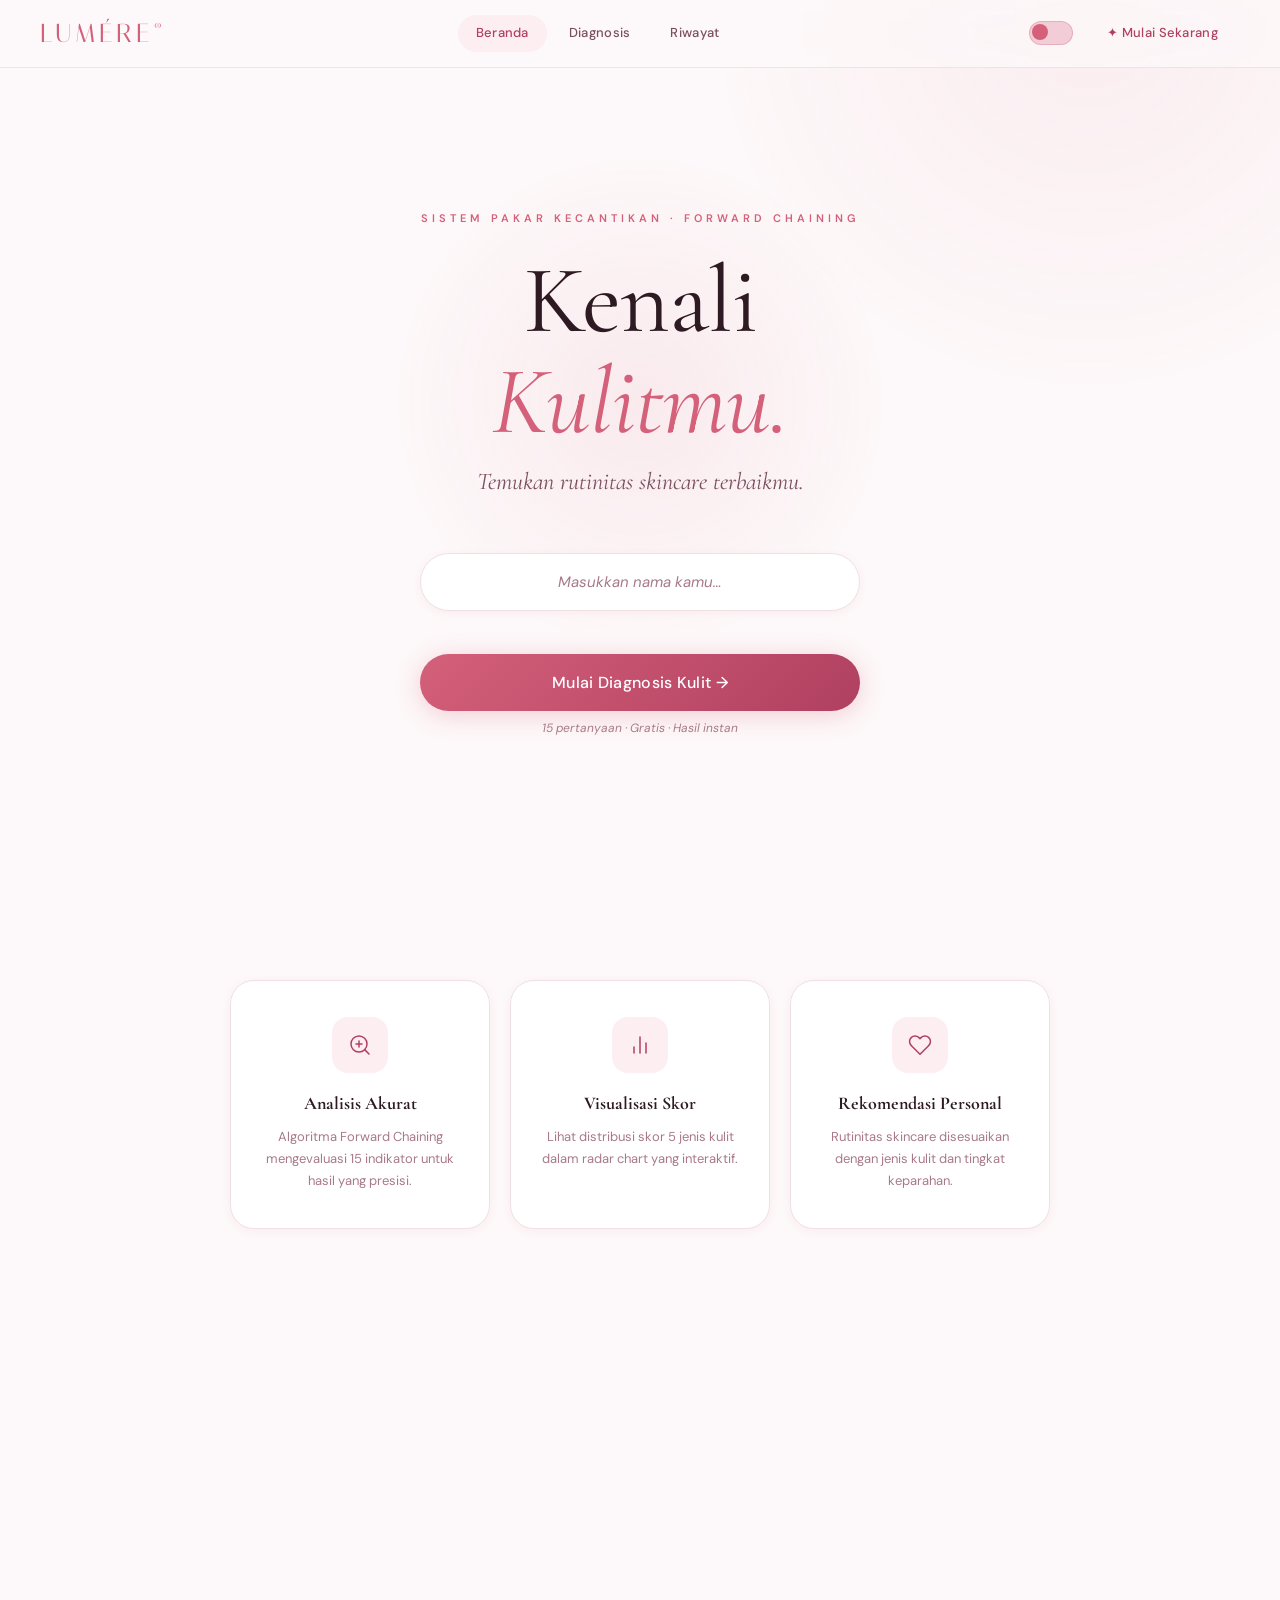
==== index.html @ 39143fa8 "upload" ====
<!DOCTYPE html>
<html lang="id" data-theme="light">
<head>
  <meta charset="UTF-8"/>
  <meta name="viewport" content="width=device-width, initial-scale=1.0"/>
  <title>LUMÉRE — Kenali Kulitmu</title>
  <meta name="description" content="Sistem diagnosis kulit berbasis AI dengan Forward Chaining. Temukan jenis kulit dan rutinitas skincare terbaik untukmu."/>
  <link rel="stylesheet" href="style.css"/>
  <style>
    /* ─── Intro ─────────────────────────────────── */
    #intro-screen {
      position: fixed; inset: 0;
      background: linear-gradient(135deg, #2D1A22 0%, #4A2035 100%);
      z-index: 1000;
      display: flex; align-items: center; justify-content: center;
      flex-direction: column; gap: 20px;
      animation: introExit 0.5s 2s cubic-bezier(0.4,0,0.2,1) both;
    }
    @keyframes introExit {
      to { opacity: 0; transform: scale(0.96); pointer-events: none; visibility: hidden; }
    }
    .intro-petals {
      position: absolute; inset: 0; overflow: hidden; pointer-events: none;
    }
    .intro-petal {
      position: absolute; top: -30px;
      font-size: 18px;
      animation: petalFall linear both;
      opacity: 0;
    }
    .intro-logo {
      font-family: 'Italiana', serif;
      font-size: clamp(52px, 10vw, 88px);
      color: #F9C8D8;
      letter-spacing: 10px;
      animation: introLogoIn 0.8s 0.2s cubic-bezier(0.4,0,0.2,1) both;
      position: relative; z-index: 1;
    }
    @keyframes introLogoIn {
      from { opacity: 0; transform: scale(0.85); letter-spacing: 24px; }
      to   { opacity: 1; transform: scale(1); letter-spacing: 10px; }
    }
    .intro-line {
      width: 0; height: 1px;
      background: linear-gradient(90deg, transparent, #F9C8D8, transparent);
      animation: introLineIn 0.8s 0.9s cubic-bezier(0.4,0,0.2,1) both;
      position: relative; z-index: 1;
    }
    @keyframes introLineIn { to { width: 220px; } }
    .intro-tagline {
      font-family: 'DM Sans', sans-serif;
      font-size: 12px; letter-spacing: 5px;
      text-transform: uppercase;
      color: rgba(249,200,216,0.7);
      opacity: 0;
      animation: fadeIn 0.4s 1.2s ease both;
      position: relative; z-index: 1;
    }
    .intro-dots {
      display: flex; gap: 8px; opacity: 0;
      animation: fadeIn 0.4s 1.5s ease both;
      position: relative; z-index: 1;
    }
    .intro-dot {
      width: 5px; height: 5px;
      background: #E8899B;
      border-radius: 50%;
      animation: introDotPulse 0.6s infinite alternate;
    }
    .intro-dot:nth-child(2) { animation-delay: 0.2s; background: #F9C8D8; }
    .intro-dot:nth-child(3) { animation-delay: 0.4s; background: rgba(249,200,216,0.4); }
    @keyframes introDotPulse {
      from { transform: scale(0.7); opacity: 0.5; }
      to   { transform: scale(1.3); opacity: 1; }
    }

    /* ─── Hero ───────────────────────────────────── */
    .hero {
      min-height: calc(100vh - var(--nav-h));
      display: flex; flex-direction: column;
      align-items: center; justify-content: center;
      padding: 60px 20px 80px;
      position: relative; z-index: 1;
      text-align: center;
    }
    /* Decorative circle blobs */
    .hero::before {
      content: '';
      position: absolute;
      top: 10%; left: 50%;
      transform: translateX(-50%);
      width: 500px; height: 500px;
      background: radial-gradient(ellipse, rgba(212,96,122,0.09) 0%, transparent 70%);
      border-radius: 50%;
      pointer-events: none;
    }
    .hero-eyebrow {
      font-size: 11px; letter-spacing: 4px; text-transform: uppercase;
      color: var(--rose);
      font-weight: 600;
      margin-bottom: 24px;
      animation: fadeUp 0.7s 2.3s both;
    }
    .hero-title {
      font-family: 'Cormorant Garamond', serif;
      font-size: clamp(52px, 9vw, 96px);
      font-weight: 400;
      line-height: 1.05;
      letter-spacing: -1px;
      color: var(--ink);
      margin-bottom: 10px;
      animation: fadeUp 0.7s 2.4s both;
    }
    .hero-title em {
      font-style: italic;
      color: var(--rose);
    }
    .hero-subtitle {
      font-family: 'Cormorant Garamond', serif;
      font-style: italic;
      font-size: clamp(18px, 3vw, 24px);
      color: var(--ink-soft);
      margin-bottom: 52px;
      animation: fadeUp 0.7s 2.5s both;
    }
    .hero-form {
      display: flex; flex-direction: column; align-items: center; gap: 16px;
      width: 100%; max-width: 440px;
      animation: fadeUp 0.7s 2.6s both;
    }
    .name-input {
      width: 100%;
      padding: 18px 24px;
      font-family: 'DM Sans', sans-serif;
      font-size: 15px;
      color: var(--ink);
      background: var(--white);
      border: 1.5px solid var(--parchment);
      border-radius: var(--radius-pill);
      outline: none;
      transition: border-color var(--transition-fast), box-shadow var(--transition-fast);
      text-align: center;
      box-shadow: var(--shadow-sm);
    }
    .name-input::placeholder { color: var(--ink-muted); font-style: italic; }
    .name-input:focus {
      border-color: var(--rose);
      box-shadow: 0 0 0 4px rgba(212,96,122,0.12);
    }
    .name-input.input-error {
      border-color: #C0435A;
      box-shadow: 0 0 0 4px rgba(192,67,90,0.15);
      animation: shake 0.4s ease;
    }
    @keyframes shake {
      0%, 100% { transform: translateX(0); }
      20% { transform: translateX(-6px); }
      40% { transform: translateX(6px); }
      60% { transform: translateX(-4px); }
      80% { transform: translateX(4px); }
    }
    .name-hint {
      font-size: 12px; color: var(--ink-muted);
      font-style: italic;
      animation: fadeUp 0.7s 2.7s both;
    }
    .name-required {
      font-size: 12px; color: #C0435A;
      font-weight: 500;
      opacity: 0;
      transition: opacity 0.3s ease;
      margin-top: -8px;
    }
    .name-required.show { opacity: 1; }

    /* ─── Features ───────────────────────────────── */
    .features {
      display: grid; grid-template-columns: repeat(3, 1fr);
      gap: 20px;
      max-width: 860px; width: 100%;
      margin: 80px auto 0;
      padding: 0 20px;
      position: relative; z-index: 1;
    }
    .feature {
      padding: 36px 28px;
      text-align: center;
      border-radius: var(--radius-lg);
      animation: fadeUp 0.6s both;
    }
    .feature:nth-child(1) { animation-delay: 2.8s; }
    .feature:nth-child(2) { animation-delay: 2.9s; }
    .feature:nth-child(3) { animation-delay: 3.0s; }
    .feature-icon {
      width: 56px; height: 56px;
      margin: 0 auto 16px;
      background: var(--rose-pale);
      border-radius: var(--radius-md);
      display: flex; align-items: center; justify-content: center;
      font-size: 22px;
      color: var(--rose-deep);
    }
    .feature-icon svg {
      width: 24px; height: 24px;
      stroke: var(--rose-deep);
    }
    .feature h3 {
      font-family: 'Cormorant Garamond', serif;
      font-size: 18px; color: var(--ink);
      margin-bottom: 8px;
    }
    .feature p { font-size: 13px; color: var(--ink-muted); line-height: 1.7; }

    /* ─── Skin Types ─────────────────────────────── */
    .skin-types-section {
      max-width: 860px; margin: 0 auto;
      padding: 0 24px 100px;
      position: relative; z-index: 1;
    }
    .section-label {
      text-align: center;
      font-size: 11px; letter-spacing: 4px; text-transform: uppercase;
      color: var(--rose); font-weight: 600;
      margin-bottom: 12px;
    }
    .section-heading {
      text-align: center;
      font-family: 'Cormorant Garamond', serif;
      font-size: clamp(28px, 5vw, 42px);
      color: var(--ink);
      margin-bottom: 48px;
    }
    .skin-pills {
      display: flex; flex-wrap: wrap; justify-content: center; gap: 12px;
    }
    .skin-pill {
      padding: 14px 26px;
      border-radius: var(--radius-pill);
      background: var(--white);
      border: 1px solid var(--parchment);
      display: flex; align-items: center; gap: 10px;
      cursor: pointer;
      transition: all var(--transition-fast);
      box-shadow: var(--shadow-sm);
    }
    .skin-pill:hover {
      border-color: var(--rose);
      background: var(--rose-pale);
      transform: translateY(-3px);
      box-shadow: var(--shadow-rose);
    }
    .skin-pill-icon { font-size: 18px; color: var(--rose); font-weight: 700; }
    .skin-pill-name { font-size: 14px; font-weight: 500; color: var(--ink-soft); }

    /* ─── Skin Info Modal ────────────────────────── */
    .skin-info-overlay {
      display: none; position: fixed; inset: 0;
      background: rgba(45,26,34,0.6);
      backdrop-filter: blur(8px);
      z-index: 800;
      justify-content: center;
      padding: 20px;
      overflow-y: auto;
      -webkit-overflow-scrolling: touch;
    }
    .skin-info-overlay.active { display: flex; animation: fadeIn 0.25s ease; }
    .skin-info-modal {
      background: var(--white);
      border-radius: var(--radius-lg);
      padding: 32px 28px;
      max-width: 520px; width: 100%;
      margin: auto;
      box-shadow: var(--shadow-lg);
      animation: fadeUp 0.3s ease;
      flex-shrink: 0;
    }
    .skin-info-header {
      display: flex; align-items: center; gap: 14px;
      margin-bottom: 14px;
    }
    .skin-info-icon {
      width: 48px; height: 48px;
      border-radius: var(--radius-md);
      display: flex; align-items: center; justify-content: center;
      font-size: 20px; font-weight: 700;
    }
    .skin-info-title {
      font-family: 'Cormorant Garamond', serif;
      font-size: 24px; color: var(--ink);
    }
    .skin-info-subtitle {
      font-size: 12px; color: var(--ink-muted); font-style: italic;
    }
    .skin-info-desc {
      font-size: 13px; color: var(--ink-soft); line-height: 1.7;
      margin-bottom: 16px;
      padding-bottom: 14px;
      border-bottom: 1px solid var(--parchment);
    }
    .skin-info-tips-title {
      font-size: 10px; letter-spacing: 3px; text-transform: uppercase;
      color: var(--rose); font-weight: 600; margin-bottom: 10px;
    }
    .skin-info-tips {
      list-style: none;
      display: flex; flex-direction: column; gap: 6px;
      margin-bottom: 20px;
    }
    .skin-info-tips li {
      display: flex; align-items: flex-start; gap: 8px;
      font-size: 13px; color: var(--ink-soft); line-height: 1.5;
    }
    .skin-info-tips li::before {
      content: '✦'; color: var(--rose); flex-shrink: 0;
      margin-top: 1px; font-size: 9px;
    }

    /* ─── FC Modal ───────────────────────────────── */
    .modal-overlay {
      display: none; position: fixed; inset: 0;
      background: rgba(45,26,34,0.6);
      backdrop-filter: blur(8px);
      z-index: 800;
      justify-content: center;
      padding: 20px;
      overflow-y: auto;
      -webkit-overflow-scrolling: touch;
    }
    .modal-overlay.active { display: flex; animation: fadeIn 0.25s ease; }
    .modal {
      background: var(--white);
      border-radius: var(--radius-lg);
      padding: 44px 40px;
      max-width: 600px; width: 100%;
      margin: auto;
      box-shadow: var(--shadow-lg);
      animation: fadeUp 0.3s ease;
      flex-shrink: 0;
    }
    .modal-header-icon {
      width: 52px; height: 52px;
      background: var(--rose-pale);
      border-radius: var(--radius-md);
      display: flex; align-items: center; justify-content: center;
      font-size: 20px; margin-bottom: 16px;
      color: var(--rose-deep); font-weight: 700;
    }
    .modal h2 {
      font-family: 'Cormorant Garamond', serif;
      font-size: 28px; color: var(--ink);
      margin-bottom: 6px;
    }
    .modal .modal-sub {
      font-size: 13px; color: var(--ink-muted);
      margin-bottom: 12px;
    }
    .modal-intro {
      font-size: 14px; color: var(--ink-soft); line-height: 1.7;
      margin-bottom: 24px;
      padding-bottom: 20px;
      border-bottom: 1px solid var(--parchment);
    }
    .modal-intro strong { color: var(--rose-deep); }
    .modal-intro em { font-style: italic; color: var(--ink-mid); }
    .fc-steps-list {
      list-style: none; margin-bottom: 20px;
    }
    .fc-step {
      display: flex; gap: 16px;
      padding: 16px 0;
      border-bottom: 1px solid var(--parchment);
    }
    .fc-step:last-child { border-bottom: none; }
    .fc-num {
      flex-shrink: 0;
      width: 32px; height: 32px;
      background: var(--rose-pale);
      border-radius: 50%;
      display: flex; align-items: center; justify-content: center;
      font-size: 13px; font-weight: 700; color: var(--rose-deep);
    }
    .fc-content h4 { font-size: 15px; font-weight: 600; color: var(--ink); margin-bottom: 5px; }
    .fc-content p  { font-size: 13px; color: var(--ink-muted); line-height: 1.65; }
    .modal-footer-note {
      margin-top: 20px;
      font-size: 13px; color: var(--ink-soft); line-height: 1.7;
    }
    .modal-footer-note strong { color: var(--ink-mid); }

    /* ─── Footer ─────────────────────────────────── */
    footer {
      border-top: 1px solid var(--parchment);
      padding: 32px 40px;
      display: flex; align-items: center; justify-content: space-between;
      position: relative; z-index: 1;
    }
    .footer-logo {
      font-family: 'Italiana', serif;
      font-size: 20px; color: var(--rose);
      letter-spacing: 4px;
    }
    .footer-text { font-size: 12px; color: var(--ink-muted); }
    .footer-link {
      font-size: 12px; color: var(--rose);
      text-decoration: none; cursor: pointer;
      background: none; border: none; font-family: inherit;
    }
    .footer-link:hover { text-decoration: underline; }

    @media (max-width: 768px) {
      .features { grid-template-columns: 1fr; max-width: 360px; }
      footer { flex-direction: column; gap: 12px; text-align: center; padding: 24px 20px; }
      .modal { padding: 32px 24px; }
      .skin-info-modal { padding: 32px 24px; }
    }
  </style>
</head>
<body>

<!-- Intro Splash -->
<div id="intro-screen" aria-hidden="true">
  <div class="intro-petals" id="introPetals"></div>
  <div class="intro-logo">LUMÉRE</div>
  <div class="intro-line"></div>
  <div class="intro-tagline">Skin Intelligence · For Her</div>
  <div class="intro-dots">
    <div class="intro-dot"></div>
    <div class="intro-dot"></div>
    <div class="intro-dot"></div>
  </div>
</div>

<div class="bg-ornament" aria-hidden="true"></div>

<!-- Navigation -->
<nav class="nav">
  <a class="nav-logo" onclick="navigateTo('index.html')">LUMÉRE<span>®</span></a>
  <div class="nav-center">
    <span class="nav-link active">Beranda</span>
    <span class="nav-link" onclick="navigateTo('quiz.html')">Diagnosis</span>
    <span class="nav-link" onclick="navigateTo('history.html')">Riwayat</span>
  </div>
  <div class="nav-right">
    <button class="theme-toggle" id="themeToggle" aria-label="Toggle dark mode"></button>
    <a class="btn btn-nav" onclick="navigateTo('quiz.html')">✦ Mulai Sekarang</a>
    <button class="hamburger" id="hamburgerBtn" aria-label="Menu">
      <span class="hamburger-line"></span>
      <span class="hamburger-line"></span>
      <span class="hamburger-line"></span>
    </button>
  </div>
</nav>

<!-- Mobile Menu -->
<div class="mobile-menu" id="mobileMenu">
  <span class="nav-link active">Beranda</span>
  <span class="nav-link" onclick="navigateTo('quiz.html')">Diagnosis</span>
  <span class="nav-link" onclick="navigateTo('history.html')">Riwayat</span>
  <div class="mobile-menu-actions">
    <button class="theme-toggle" id="themeToggleMobile" aria-label="Toggle dark mode"></button>
    <a class="btn btn-nav" onclick="navigateTo('quiz.html')" style="flex:1;text-align:center;">✦ Mulai Sekarang</a>
  </div>
</div>

<!-- Hero -->
<section class="hero">
  <div class="hero-eyebrow">Sistem Pakar Kecantikan · Forward Chaining</div>
  <h1 class="hero-title">Kenali<br><em>Kulitmu.</em></h1>
  <p class="hero-subtitle">Temukan rutinitas skincare terbaikmu.</p>
  <div class="hero-form">
    <input type="text" id="inputName" class="name-input"
      placeholder="Masukkan nama kamu…" maxlength="30" autocomplete="off"/>
    <p class="name-required" id="nameRequired">✦ Nama wajib diisi untuk memulai diagnosis</p>
    <button class="btn btn-primary" onclick="startQuiz()" style="width:100%;font-size:16px;padding:18px;">
      Mulai Diagnosis Kulit →
    </button>
  </div>
  <p class="name-hint" style="margin-top:8px;">15 pertanyaan · Gratis · Hasil instan</p>
</section>

<!-- Features -->
<div class="features">
  <div class="card feature">
    <div class="feature-icon">
      <svg width="24" height="24" viewBox="0 0 24 24" fill="none" stroke="currentColor" stroke-width="1.5" stroke-linecap="round" stroke-linejoin="round"><circle cx="11" cy="11" r="8"/><path d="M21 21l-4.35-4.35"/><path d="M11 8v6"/><path d="M8 11h6"/></svg>
    </div>
    <h3>Analisis Akurat</h3>
    <p>Algoritma Forward Chaining mengevaluasi 15 indikator untuk hasil yang presisi.</p>
  </div>
  <div class="card feature">
    <div class="feature-icon">
      <svg width="24" height="24" viewBox="0 0 24 24" fill="none" stroke="currentColor" stroke-width="1.5" stroke-linecap="round" stroke-linejoin="round"><path d="M18 20V10"/><path d="M12 20V4"/><path d="M6 20v-6"/></svg>
    </div>
    <h3>Visualisasi Skor</h3>
    <p>Lihat distribusi skor 5 jenis kulit dalam radar chart yang interaktif.</p>
  </div>
  <div class="card feature">
    <div class="feature-icon">
      <svg width="24" height="24" viewBox="0 0 24 24" fill="none" stroke="currentColor" stroke-width="1.5" stroke-linecap="round" stroke-linejoin="round"><path d="M20.84 4.61a5.5 5.5 0 0 0-7.78 0L12 5.67l-1.06-1.06a5.5 5.5 0 0 0-7.78 7.78l1.06 1.06L12 21.23l7.78-7.78 1.06-1.06a5.5 5.5 0 0 0 0-7.78z"/></svg>
    </div>
    <h3>Rekomendasi Personal</h3>
    <p>Rutinitas skincare disesuaikan dengan jenis kulit dan tingkat keparahan.</p>
  </div>
</div>

<!-- Divider -->
<div class="container">
  <div class="divider" style="margin:60px auto;max-width:400px;">
    <span class="divider-text">✦</span>
  </div>
</div>

<!-- Skin Types -->
<div class="skin-types-section">
  <div class="section-label">5 Jenis Kulit</div>
  <h2 class="section-heading">Yang Kami Identifikasi</h2>
  <div class="skin-pills">
    <div class="skin-pill" onclick="showSkinInfo('oily')">
      <span class="skin-pill-icon">◆</span>
      <span class="skin-pill-name">Kulit Berminyak</span>
    </div>
    <div class="skin-pill" onclick="showSkinInfo('dry')">
      <span class="skin-pill-icon">✦</span>
      <span class="skin-pill-name">Kulit Kering</span>
    </div>
    <div class="skin-pill" onclick="showSkinInfo('combination')">
      <span class="skin-pill-icon">◐</span>
      <span class="skin-pill-name">Kulit Kombinasi</span>
    </div>
    <div class="skin-pill" onclick="showSkinInfo('sensitive')">
      <span class="skin-pill-icon">❋</span>
      <span class="skin-pill-name">Kulit Sensitif</span>
    </div>
    <div class="skin-pill" onclick="showSkinInfo('normal')">
      <span class="skin-pill-icon">✧</span>
      <span class="skin-pill-name">Kulit Normal</span>
    </div>
  </div>
</div>

<!-- Footer -->
<footer>
  <div class="footer-logo">LUMÉRE</div>
  <div class="footer-text">© 2026 — Kelompok 3 · Sistem Pakar Forward Chaining</div>
  <button class="footer-link" onclick="openModal('fcModal')">
    Tentang Metode Forward Chaining →
  </button>
</footer>

<!-- Forward Chaining Modal -->
<div class="modal-overlay" id="fcModal">
  <div class="modal">
    <div class="modal-header-icon">FC</div>
    <h2>Metode Forward Chaining</h2>
    <p class="modal-sub">Bagaimana LUMÉRE menganalisis kulitmu</p>

    <p class="modal-intro">
      <strong>Forward Chaining</strong> adalah metode inferensi dalam sistem pakar
      yang bekerja dari <em>fakta menuju kesimpulan</em>. Sistem ini meniru cara
      kerja seorang dermatologis dalam mendiagnosis kondisi kulit.
    </p>

    <ol class="fc-steps-list">
      <li class="fc-step">
        <div class="fc-num">1</div>
        <div class="fc-content">
          <h4>Pengumpulan Fakta</h4>
          <p>Pengguna menjawab 15 pertanyaan tentang kondisi kulit mereka (Ya / Tidak / Kadang-kadang).</p>
        </div>
      </li>
      <li class="fc-step">
        <div class="fc-num">2</div>
        <div class="fc-content">
          <h4>Evaluasi Rules</h4>
          <p>Setiap jawaban "Ya" menambahkan skor penuh ke kategori kulit terkait (Oily, Dry, Combination, Sensitive). Jawaban "Kadang-kadang" menambahkan setengah skor.</p>
        </div>
      </li>
      <li class="fc-step">
        <div class="fc-num">3</div>
        <div class="fc-content">
          <h4>Scoring &amp; Matching</h4>
          <p>Kategori dengan skor tertinggi dipilih sebagai jenis kulit dominan. Jika semua skor rendah, sistem menyimpulkan kulit Normal.</p>
        </div>
      </li>
      <li class="fc-step">
        <div class="fc-num">4</div>
        <div class="fc-content">
          <h4>Grading</h4>
          <p>Berdasarkan skor pemenang, sistem menentukan tingkat keparahan (Grade 1–4).</p>
        </div>
      </li>
      <li class="fc-step">
        <div class="fc-num">5</div>
        <div class="fc-content">
          <h4>Rekomendasi</h4>
          <p>Berdasarkan kombinasi jenis kulit + grade, sistem memberikan rekomendasi skincare yang spesifik dan adaptif.</p>
        </div>
      </li>
    </ol>

    <p class="modal-footer-note">
      Dengan pendekatan ini, LUMÉRE mampu memberikan saran perawatan yang <strong>personal</strong> dan <strong>berbasis evidence</strong>, layaknya konsultasi awal dengan dermatologis.
    </p>

    <div style="margin-top:28px;text-align:center;">
      <button class="btn btn-primary" onclick="closeModal('fcModal')" style="min-width:160px;">
        Mengerti 
      </button>
    </div>
  </div>
</div>

<!-- Skin Type Info Modal -->
<div class="skin-info-overlay" id="skinInfoModal">
  <div class="skin-info-modal" id="skinInfoContent"></div>
</div>

<div class="lumere-toast" id="lumere-toast"></div>
<script src="shared.js"></script>
<script>
  applyStoredTheme();
  // Theme toggles (desktop + mobile)
  document.getElementById('themeToggle').addEventListener('click', () => {
    setTheme(getTheme() === 'dark' ? 'light' : 'dark');
  });
  const tmMobile = document.getElementById('themeToggleMobile');
  if (tmMobile) tmMobile.addEventListener('click', () => {
    setTheme(getTheme() === 'dark' ? 'light' : 'dark');
  });
  // Init hamburger
  initHamburger();
  // Init modal overlays
  initModalClose('fcModal');
  initModalClose('skinInfoModal');
  document.addEventListener('keydown', e => {
    if (e.key === 'Escape') {
      closeModal('fcModal');
      closeModal('skinInfoModal');
    }
  });

  // Generate many petals dynamically for a lush falling effect
  (function generatePetals() {
    const container = document.getElementById('introPetals');
    if (!container) return;
    const petalChars = ['✿', '❀', '❁', '✾', '⚘', '✤'];
    const count = 30; // Many petals for visible effect
    for (let i = 0; i < count; i++) {
      const petal = document.createElement('div');
      petal.className = 'intro-petal';
      const char = petalChars[Math.floor(Math.random() * petalChars.length)];
      petal.textContent = char;
      const left = Math.random() * 100;
      const dur = 1.2 + Math.random() * 1.3; // 1.2s - 2.5s (fast!)
      const delay = Math.random() * 1.2;
      const size = 12 + Math.random() * 10;
      petal.style.cssText = `left:${left}%;animation-duration:${dur}s;animation-delay:${delay}s;font-size:${size}px;`;
      container.appendChild(petal);
    }
  })();

  // Name validation — REQUIRED
  function startQuiz() {
    const nameInput = document.getElementById('inputName');
    const name = nameInput.value.trim();
    const requiredMsg = document.getElementById('nameRequired');
    
    if (!name) {
      nameInput.classList.add('input-error');
      requiredMsg.classList.add('show');
      nameInput.focus();
      showToast('Silakan masukkan nama kamu terlebih dahulu', 'error');
      setTimeout(() => {
        nameInput.classList.remove('input-error');
      }, 600);
      return;
    }
    
    requiredMsg.classList.remove('show');
    localStorage.setItem('lumere_username', name);
    navigateTo('quiz.html');
  }

  // Remove error state on typing
  document.getElementById('inputName').addEventListener('input', function() {
    this.classList.remove('input-error');
    document.getElementById('nameRequired').classList.remove('show');
  });
  
  document.getElementById('inputName').addEventListener('keydown', e => {
    if (e.key === 'Enter') startQuiz();
  });
  document.getElementById('intro-screen').addEventListener('animationend', function() {
    this.remove();
  });

  // Show skin type info modal
  function showSkinInfo(typeKey) {
    const st = SKIN_TYPES[typeKey];
    if (!st) return;
    const tipsHTML = st.tips.map(t => `<li>${t}</li>`).join('');
    document.getElementById('skinInfoContent').innerHTML = `
      <div class="skin-info-header">
        <div class="skin-info-icon" style="background:${st.colorLight};color:${st.color};">${st.icon}</div>
        <div>
          <div class="skin-info-title">${st.name}</div>
          <div class="skin-info-subtitle">${st.nameEn}</div>
        </div>
      </div>
      <p class="skin-info-desc">${st.description}</p>
      <div class="skin-info-tips-title">Tips Perawatan</div>
      <ul class="skin-info-tips">${tipsHTML}</ul>
      <div style="display:flex;gap:12px;flex-wrap:wrap;">
        <button class="btn btn-primary" onclick="closeModal('skinInfoModal');startQuiz();" style="flex:1;min-width:140px;">
          Mulai Diagnosis →
        </button>
        <button class="btn btn-secondary" onclick="closeModal('skinInfoModal')" style="flex:1;min-width:140px;">
          Tutup
        </button>
      </div>
    `;
    openModal('skinInfoModal');
  }
</script>
</body>
</html>
---- style.css ----
/* ═══════════════════════════════════════════════════
   LUMÉRE — Pink Feminine Design System
   ═══════════════════════════════════════════════════ */

@import url('https://fonts.googleapis.com/css2?family=Cormorant+Garamond:ital,wght@0,400;0,500;0,600;1,400;1,500&family=DM+Sans:wght@300;400;500;600&family=Italiana&display=swap');

/* ─── Design Tokens ─────────────────────────────── */
:root {
  --rose: #D4607A;
  --rose-light: #E8899B;
  --rose-pale: #FDEEF2;
  --rose-deep: #B04060;
  --blush: #F9E4EA;
  --blush-deep: #F2CDD7;
  --petal: #FDF5F7;

  --cream: #FDF8F9;
  --cream-deep: #F7EEF1;
  --parchment: #EFE0E5;

  --ink: #2D1A22;
  --ink-mid: #5C3348;
  --ink-soft: #7A4F60;
  --ink-muted: #A8798A;

  --white: #FFFFFF;
  --glass: rgba(253,248,249,0.88);

  --shadow-sm: 0 2px 8px rgba(212,96,122,0.08);
  --shadow-md: 0 8px 32px rgba(212,96,122,0.13);
  --shadow-lg: 0 20px 60px rgba(212,96,122,0.18);
  --shadow-rose: 0 4px 24px rgba(212,96,122,0.28);

  --radius-sm: 8px;
  --radius-md: 16px;
  --radius-lg: 24px;
  --radius-xl: 40px;
  --radius-pill: 999px;

  --transition-fast: 0.2s cubic-bezier(0.4,0,0.2,1);
  --transition-mid: 0.35s cubic-bezier(0.4,0,0.2,1);
  --transition-slow: 0.6s cubic-bezier(0.4,0,0.2,1);

  --nav-h: 68px;
}

/* ─── Dark Mode Tokens ──────────────────────────── */
[data-theme="dark"] {
  --cream: #1E1018;
  --cream-deep: #2A1620;
  --parchment: #3D2030;

  --ink: #FAF0F3;
  --ink-mid: #F0D0DA;
  --ink-soft: #D4A0B0;
  --ink-muted: #9A6878;

  --white: #2A1620;
  --glass: rgba(30,16,24,0.90);

  --shadow-sm: 0 2px 8px rgba(0,0,0,0.5);
  --shadow-md: 0 8px 32px rgba(0,0,0,0.6);
  --shadow-lg: 0 20px 60px rgba(0,0,0,0.7);
}

/* ─── Base ──────────────────────────────────────── */
*, *::before, *::after { margin: 0; padding: 0; box-sizing: border-box; }
html { scroll-behavior: smooth; font-size: 16px; }
body {
  font-family: 'DM Sans', system-ui, sans-serif;
  background: var(--cream);
  color: var(--ink);
  line-height: 1.6;
  overflow-x: hidden;
  min-height: 100vh;
  transition: background var(--transition-slow), color var(--transition-slow);
}

/* ─── Page Transitions ──────────────────────────── */
body { animation: pageEnter 0.5s cubic-bezier(0.4,0,0.2,1) both; }
@keyframes pageEnter {
  from { opacity: 0; transform: translateY(16px); }
  to   { opacity: 1; transform: translateY(0); }
}
body.page-exit { animation: pageExit 0.35s cubic-bezier(0.4,0,0.2,1) both; }
@keyframes pageExit {
  to { opacity: 0; transform: translateY(-12px); }
}

/* ─── Keyframes ─────────────────────────────────── */
@keyframes fadeUp {
  from { opacity: 0; transform: translateY(24px); }
  to   { opacity: 1; transform: translateY(0); }
}
@keyframes fadeIn {
  from { opacity: 0; } to { opacity: 1; }
}
@keyframes shimmer {
  0%   { background-position: -200% center; }
  100% { background-position: 200% center; }
}
@keyframes pulse-rose {
  0%, 100% { box-shadow: 0 0 0 0 rgba(212,96,122,0.4); }
  50%       { box-shadow: 0 0 0 8px rgba(212,96,122,0); }
}
@keyframes float {
  0%, 100% { transform: translateY(0px); }
  50%       { transform: translateY(-8px); }
}
@keyframes petalFall {
  0%   { transform: translateY(-20px) rotate(0deg); opacity: 0; }
  10%  { opacity: 1; }
  100% { transform: translateY(100vh) rotate(360deg); opacity: 0; }
}
@keyframes spin {
  from { transform: rotate(0deg); }
  to   { transform: rotate(360deg); }
}

/* ─── Background Ornament ───────────────────────── */
.bg-ornament {
  position: fixed; inset: 0; pointer-events: none; z-index: 0; overflow: hidden;
}
.bg-ornament::before {
  content: '';
  position: absolute;
  top: -20%; right: -15%;
  width: 60vmax; height: 60vmax;
  background: radial-gradient(ellipse, rgba(212,96,122,0.07) 0%, transparent 70%);
  border-radius: 50%;
}
.bg-ornament::after {
  content: '';
  position: absolute;
  bottom: -10%; left: -10%;
  width: 50vmax; height: 50vmax;
  background: radial-gradient(ellipse, rgba(249,228,234,0.5) 0%, transparent 70%);
  border-radius: 50%;
}

/* ─── Navigation ────────────────────────────────── */
.nav {
  position: sticky; top: 0; z-index: 200;
  height: var(--nav-h);
  display: flex; align-items: center; justify-content: space-between;
  padding: 0 40px;
  background: var(--glass);
  backdrop-filter: blur(20px) saturate(1.5);
  -webkit-backdrop-filter: blur(20px) saturate(1.5);
  border-bottom: 1px solid rgba(212,96,122,0.15);
}
.nav-logo {
  font-family: 'Italiana', serif;
  font-size: 26px;
  font-weight: 400;
  color: var(--rose);
  text-decoration: none;
  letter-spacing: 4px;
  cursor: pointer;
  transition: opacity var(--transition-fast);
  z-index: 210;
}
.nav-logo:hover { opacity: 0.75; }
.nav-logo span { color: var(--rose-light); font-size: 13px; vertical-align: super; }

.nav-center { display: flex; gap: 4px; }
.nav-link {
  padding: 8px 18px;
  font-size: 13px; font-weight: 500; letter-spacing: 0.3px;
  color: var(--ink-soft);
  text-decoration: none;
  border-radius: var(--radius-pill);
  transition: all var(--transition-fast);
  cursor: pointer; border: none; background: none;
  font-family: inherit;
}
.nav-link:hover { background: var(--blush); color: var(--ink); }
.nav-link.active { background: var(--rose-pale); color: var(--rose-deep); }

.nav-right { display: flex; align-items: center; gap: 12px; }

/* ─── Hamburger Button ──────────────────────────── */
.hamburger {
  display: none;
  flex-direction: column;
  justify-content: center;
  align-items: center;
  gap: 5px;
  width: 40px; height: 40px;
  background: none; border: none;
  cursor: pointer;
  z-index: 210;
  padding: 8px;
  border-radius: var(--radius-sm);
  transition: background var(--transition-fast);
}
.hamburger:hover { background: var(--blush); }
.hamburger-line {
  width: 22px; height: 2px;
  background: var(--rose);
  border-radius: 2px;
  transition: all 0.3s cubic-bezier(0.4,0,0.2,1);
  transform-origin: center;
}
.hamburger.active .hamburger-line:nth-child(1) {
  transform: translateY(7px) rotate(45deg);
}
.hamburger.active .hamburger-line:nth-child(2) {
  opacity: 0; transform: scaleX(0);
}
.hamburger.active .hamburger-line:nth-child(3) {
  transform: translateY(-7px) rotate(-45deg);
}

/* ─── Mobile Menu Panel ─────────────────────────── */
.mobile-menu {
  display: none;
  position: fixed;
  top: var(--nav-h);
  left: 0; right: 0;
  background: var(--glass);
  backdrop-filter: blur(20px) saturate(1.5);
  -webkit-backdrop-filter: blur(20px) saturate(1.5);
  border-bottom: 1px solid rgba(212,96,122,0.15);
  padding: 16px 20px 24px;
  flex-direction: column;
  gap: 6px;
  z-index: 199;
  box-shadow: var(--shadow-md);
  transform: translateY(-100%);
  opacity: 0;
  transition: transform 0.35s cubic-bezier(0.4,0,0.2,1), opacity 0.35s ease;
}
.mobile-menu.open {
  transform: translateY(0);
  opacity: 1;
}
.mobile-menu .nav-link {
  display: block;
  padding: 14px 20px;
  font-size: 15px;
  border-radius: var(--radius-md);
  text-align: left;
}
.mobile-menu .nav-link:hover {
  background: var(--blush);
}
.mobile-menu .nav-link.active {
  background: var(--rose-pale);
  color: var(--rose-deep);
}
.mobile-menu .mobile-menu-actions {
  display: flex; align-items: center; gap: 12px;
  padding: 12px 20px 0;
  border-top: 1px solid var(--parchment);
  margin-top: 6px;
}

/* Theme toggle */
.theme-toggle {
  width: 44px; height: 24px;
  background: var(--blush-deep);
  border-radius: var(--radius-pill);
  border: 1.5px solid rgba(212,96,122,0.3);
  cursor: pointer;
  position: relative;
  transition: background var(--transition-mid);
  flex-shrink: 0;
}
.theme-toggle::after {
  content: '';
  position: absolute;
  top: 2px; left: 2px;
  width: 16px; height: 16px;
  background: var(--rose);
  border-radius: 50%;
  transition: transform var(--transition-mid);
}
[data-theme="dark"] .theme-toggle::after { transform: translateX(20px); background: var(--rose-light); }

.btn-nav {
  padding: 9px 22px;
  font-family: 'DM Sans', sans-serif;
  font-size: 13px; font-weight: 500;
  color: var(--rose-deep);
  background: transparent;
  border: 1.5px solid rgba(212,96,122,0.4);
  border-radius: var(--radius-pill);
  cursor: pointer;
  text-decoration: none;
  transition: all var(--transition-fast);
  letter-spacing: 0.3px;
  display: inline-flex; align-items: center; gap: 6px;
}
.btn-nav:hover {
  background: var(--rose-pale);
  border-color: var(--rose);
  color: var(--rose-deep);
}

/* ─── Buttons ───────────────────────────────────── */
.btn {
  display: inline-flex; align-items: center; justify-content: center; gap: 8px;
  font-family: 'DM Sans', sans-serif;
  font-weight: 500;
  cursor: pointer;
  border: none;
  border-radius: var(--radius-pill);
  transition: all var(--transition-fast);
  text-decoration: none;
  letter-spacing: 0.3px;
  white-space: nowrap;
}
.btn-primary {
  padding: 14px 36px;
  font-size: 15px;
  background: linear-gradient(135deg, var(--rose) 0%, var(--rose-deep) 100%);
  color: var(--white);
  box-shadow: var(--shadow-rose);
}
.btn-primary:hover {
  transform: translateY(-2px);
  box-shadow: 0 8px 32px rgba(212,96,122,0.45);
  filter: brightness(1.06);
}
.btn-primary:active { transform: translateY(0); }

.btn-secondary {
  padding: 13px 32px;
  font-size: 14px;
  background: transparent;
  color: var(--ink-soft);
  border: 1.5px solid var(--parchment);
}
.btn-secondary:hover {
  background: var(--blush);
  border-color: var(--rose);
  color: var(--ink);
  transform: translateY(-1px);
}
.btn-secondary:disabled { opacity: 0.4; cursor: not-allowed; transform: none !important; }

.btn-ghost {
  padding: 10px 20px; font-size: 13px;
  background: transparent;
  color: var(--ink-muted);
  border: 1px solid transparent;
}
.btn-ghost:hover { color: var(--rose); background: var(--rose-pale); }

/* ─── Cards ─────────────────────────────────────── */
.card {
  background: var(--white);
  border: 1px solid var(--parchment);
  border-radius: var(--radius-lg);
  box-shadow: var(--shadow-sm);
  transition: box-shadow var(--transition-fast), transform var(--transition-fast);
}
.card:hover { box-shadow: var(--shadow-md); }

/* ─── Layout ─────────────────────────────────────── */
.container { max-width: 1100px; margin: 0 auto; padding: 0 24px; }
.section { padding: 80px 0; position: relative; z-index: 1; }

/* ─── Divider ────────────────────────────────────── */
.divider {
  display: flex; align-items: center; gap: 16px;
  margin: 40px 0;
  color: var(--rose);
}
.divider::before, .divider::after {
  content: '';
  flex: 1;
  height: 1px;
  background: linear-gradient(90deg, transparent, rgba(212,96,122,0.3), transparent);
}
.divider-text { font-size: 18px; }

/* ─── Progress Bar ───────────────────────────────── */
.progress-track {
  height: 6px;
  background: var(--blush-deep);
  border-radius: var(--radius-pill);
  overflow: hidden;
}
.progress-fill {
  height: 100%;
  background: linear-gradient(90deg, var(--rose-light), var(--rose));
  border-radius: var(--radius-pill);
  transition: width 0.5s cubic-bezier(0.4,0,0.2,1);
  position: relative;
}
.progress-fill::after {
  content: '';
  position: absolute; inset: 0;
  background: linear-gradient(90deg, transparent, rgba(255,255,255,0.4), transparent);
  background-size: 200% 100%;
  animation: shimmer 2s infinite;
}

/* ─── Badge ──────────────────────────────────────── */
.badge {
  display: inline-flex; align-items: center; gap: 6px;
  padding: 4px 14px;
  border-radius: var(--radius-pill);
  font-size: 11px; font-weight: 600;
  letter-spacing: 1px; text-transform: uppercase;
}
.badge-rose {
  background: var(--rose-pale);
  color: var(--rose-deep);
  border: 1px solid rgba(212,96,122,0.25);
}

/* ─── Toast ──────────────────────────────────────── */
.lumere-toast {
  position: fixed; bottom: 32px; left: 50%;
  transform: translateX(-50%) translateY(80px);
  background: var(--ink);
  color: var(--cream);
  padding: 14px 28px;
  border-radius: var(--radius-pill);
  font-size: 14px; font-weight: 500;
  z-index: 9999;
  opacity: 0;
  transition: all 0.4s cubic-bezier(0.4,0,0.2,1);
  pointer-events: none;
  box-shadow: var(--shadow-lg);
  white-space: nowrap;
}
.lumere-toast.show {
  opacity: 1;
  transform: translateX(-50%) translateY(0);
}
.lumere-toast--success { background: #1A4731; }
.lumere-toast--error   { background: #6B1A2A; }

/* ─── Dot animation ──────────────────────────────── */
.dot-anim {
  width: 8px; height: 8px;
  background: var(--rose);
  border-radius: 50%;
  animation: pulse-rose 2s infinite;
}

/* ─── Body scroll lock for modals ────────────────── */
body.modal-open {
  overflow: hidden;
  position: fixed;
  width: 100%;
  top: var(--scroll-y, 0);
}

/* ─── Utility ────────────────────────────────────── */
.sr-only { position: absolute; width: 1px; height: 1px; overflow: hidden; clip: rect(0,0,0,0); }
.text-rose { color: var(--rose); }
.text-muted { color: var(--ink-muted); }
.font-serif { font-family: 'Cormorant Garamond', serif; }
.italic { font-style: italic; }
.anim-float { animation: float 4s ease-in-out infinite; }

/* ─── Responsive ─────────────────────────────────── */
@media (max-width: 768px) {
  .nav { padding: 0 16px; }
  .nav-center { display: none; }
  .nav-right .btn-nav { display: none; }
  .hamburger { display: flex; }
  .mobile-menu { display: flex; }
  .section { padding: 48px 0; }
}
@media (max-width: 480px) {
  .nav-logo { font-size: 22px; }
  .btn-primary { padding: 13px 28px; font-size: 14px; }
}
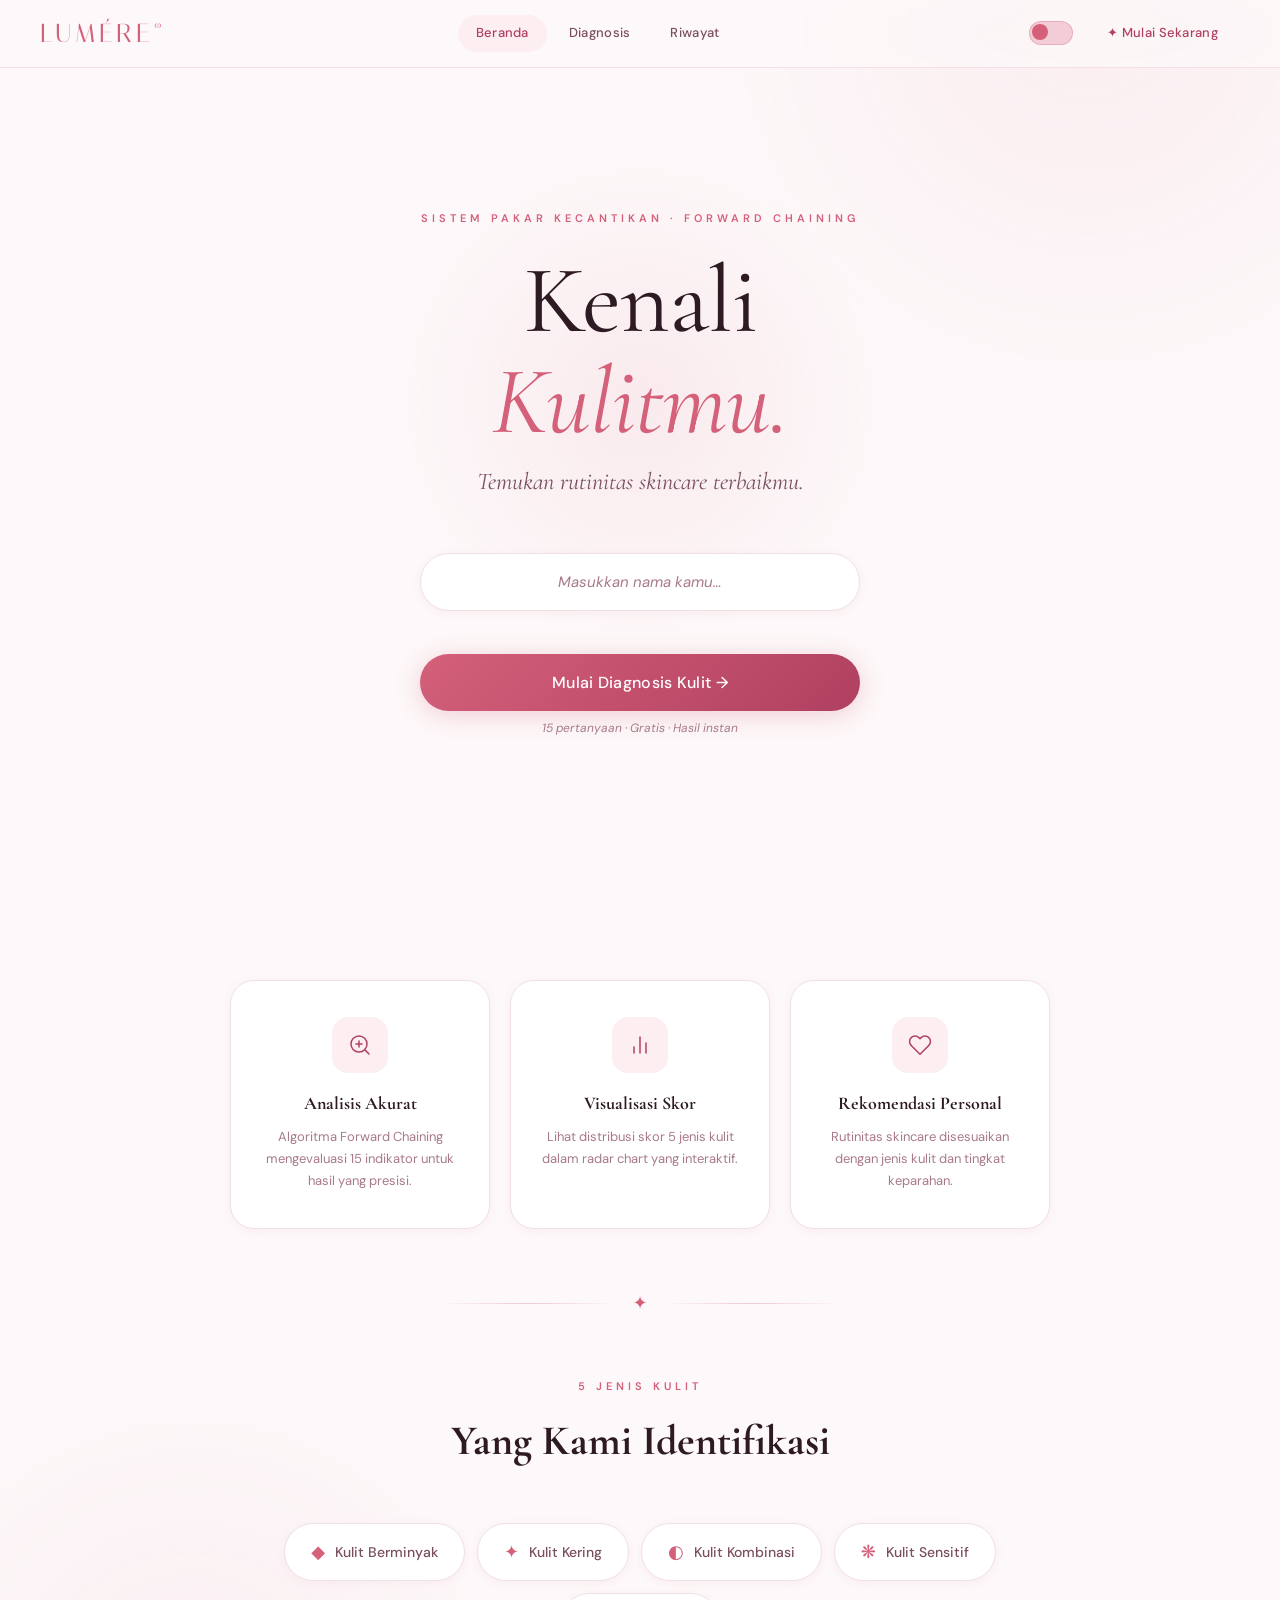
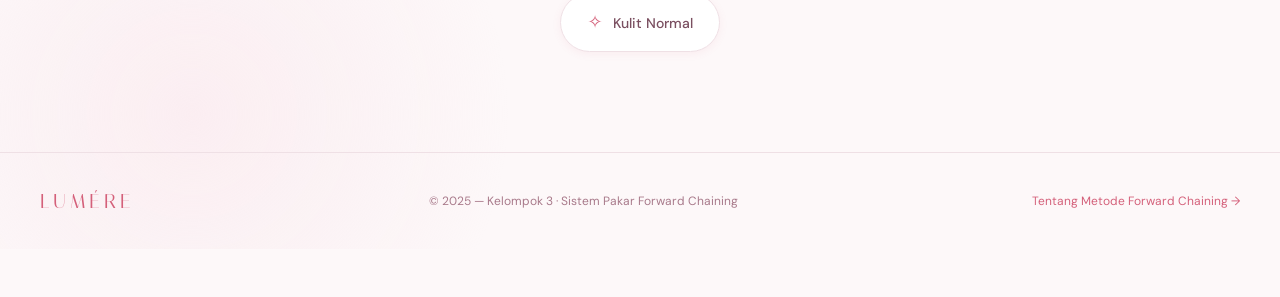
==== commit 01a1cea2: "upload revisi t6erakhir" ====
--- a/index.html
+++ b/index.html
@@ -258,61 +258,58 @@
       background: rgba(45,26,34,0.6);
       backdrop-filter: blur(8px);
       z-index: 800;
-      justify-content: center;
+      align-items: center; justify-content: center;
       padding: 20px;
-      overflow-y: auto;
-      -webkit-overflow-scrolling: touch;
     }
     .skin-info-overlay.active { display: flex; animation: fadeIn 0.25s ease; }
     .skin-info-modal {
       background: var(--white);
       border-radius: var(--radius-lg);
-      padding: 32px 28px;
-      max-width: 520px; width: 100%;
-      margin: auto;
+      padding: 44px 40px;
+      max-width: 600px; width: 100%;
+      max-height: 85vh; overflow-y: auto;
       box-shadow: var(--shadow-lg);
       animation: fadeUp 0.3s ease;
-      flex-shrink: 0;
     }
     .skin-info-header {
-      display: flex; align-items: center; gap: 14px;
-      margin-bottom: 14px;
+      display: flex; align-items: center; gap: 16px;
+      margin-bottom: 20px;
     }
     .skin-info-icon {
-      width: 48px; height: 48px;
+      width: 56px; height: 56px;
       border-radius: var(--radius-md);
       display: flex; align-items: center; justify-content: center;
-      font-size: 20px; font-weight: 700;
+      font-size: 24px; font-weight: 700;
     }
     .skin-info-title {
       font-family: 'Cormorant Garamond', serif;
-      font-size: 24px; color: var(--ink);
+      font-size: 28px; color: var(--ink);
     }
     .skin-info-subtitle {
-      font-size: 12px; color: var(--ink-muted); font-style: italic;
+      font-size: 13px; color: var(--ink-muted); font-style: italic;
     }
     .skin-info-desc {
-      font-size: 13px; color: var(--ink-soft); line-height: 1.7;
-      margin-bottom: 16px;
-      padding-bottom: 14px;
+      font-size: 15px; color: var(--ink-soft); line-height: 1.8;
+      margin-bottom: 24px;
+      padding-bottom: 20px;
       border-bottom: 1px solid var(--parchment);
     }
     .skin-info-tips-title {
-      font-size: 10px; letter-spacing: 3px; text-transform: uppercase;
-      color: var(--rose); font-weight: 600; margin-bottom: 10px;
+      font-size: 11px; letter-spacing: 3px; text-transform: uppercase;
+      color: var(--rose); font-weight: 600; margin-bottom: 14px;
     }
     .skin-info-tips {
       list-style: none;
-      display: flex; flex-direction: column; gap: 6px;
-      margin-bottom: 20px;
+      display: flex; flex-direction: column; gap: 10px;
+      margin-bottom: 28px;
     }
     .skin-info-tips li {
-      display: flex; align-items: flex-start; gap: 8px;
-      font-size: 13px; color: var(--ink-soft); line-height: 1.5;
+      display: flex; align-items: flex-start; gap: 10px;
+      font-size: 14px; color: var(--ink-soft); line-height: 1.6;
     }
     .skin-info-tips li::before {
       content: '✦'; color: var(--rose); flex-shrink: 0;
-      margin-top: 1px; font-size: 9px;
+      margin-top: 2px; font-size: 10px;
     }
 
     /* ─── FC Modal ───────────────────────────────── */
@@ -321,10 +318,8 @@
       background: rgba(45,26,34,0.6);
       backdrop-filter: blur(8px);
       z-index: 800;
-      justify-content: center;
+      align-items: center; justify-content: center;
       padding: 20px;
-      overflow-y: auto;
-      -webkit-overflow-scrolling: touch;
     }
     .modal-overlay.active { display: flex; animation: fadeIn 0.25s ease; }
     .modal {
@@ -332,10 +327,9 @@
       border-radius: var(--radius-lg);
       padding: 44px 40px;
       max-width: 600px; width: 100%;
-      margin: auto;
+      max-height: 85vh; overflow-y: auto;
       box-shadow: var(--shadow-lg);
       animation: fadeUp 0.3s ease;
-      flex-shrink: 0;
     }
     .modal-header-icon {
       width: 52px; height: 52px;
@@ -443,24 +437,8 @@
   <div class="nav-right">
     <button class="theme-toggle" id="themeToggle" aria-label="Toggle dark mode"></button>
     <a class="btn btn-nav" onclick="navigateTo('quiz.html')">✦ Mulai Sekarang</a>
-    <button class="hamburger" id="hamburgerBtn" aria-label="Menu">
-      <span class="hamburger-line"></span>
-      <span class="hamburger-line"></span>
-      <span class="hamburger-line"></span>
-    </button>
   </div>
 </nav>
-
-<!-- Mobile Menu -->
-<div class="mobile-menu" id="mobileMenu">
-  <span class="nav-link active">Beranda</span>
-  <span class="nav-link" onclick="navigateTo('quiz.html')">Diagnosis</span>
-  <span class="nav-link" onclick="navigateTo('history.html')">Riwayat</span>
-  <div class="mobile-menu-actions">
-    <button class="theme-toggle" id="themeToggleMobile" aria-label="Toggle dark mode"></button>
-    <a class="btn btn-nav" onclick="navigateTo('quiz.html')" style="flex:1;text-align:center;">✦ Mulai Sekarang</a>
-  </div>
-</div>
 
 <!-- Hero -->
 <section class="hero">
@@ -541,8 +519,8 @@
 <!-- Footer -->
 <footer>
   <div class="footer-logo">LUMÉRE</div>
-  <div class="footer-text">© 2026 — Kelompok 3 · Sistem Pakar Forward Chaining</div>
-  <button class="footer-link" onclick="openModal('fcModal')">
+  <div class="footer-text">© 2025 — Kelompok 3 · Sistem Pakar Forward Chaining</div>
+  <button class="footer-link" onclick="document.getElementById('fcModal').classList.add('active')">
     Tentang Metode Forward Chaining →
   </button>
 </footer>
@@ -603,7 +581,7 @@
     </p>
 
     <div style="margin-top:28px;text-align:center;">
-      <button class="btn btn-primary" onclick="closeModal('fcModal')" style="min-width:160px;">
+      <button class="btn btn-primary" onclick="document.getElementById('fcModal').classList.remove('active')" style="min-width:160px;">
         Mengerti 
       </button>
     </div>
@@ -619,23 +597,19 @@
 <script src="shared.js"></script>
 <script>
   applyStoredTheme();
-  // Theme toggles (desktop + mobile)
   document.getElementById('themeToggle').addEventListener('click', () => {
     setTheme(getTheme() === 'dark' ? 'light' : 'dark');
   });
-  const tmMobile = document.getElementById('themeToggleMobile');
-  if (tmMobile) tmMobile.addEventListener('click', () => {
-    setTheme(getTheme() === 'dark' ? 'light' : 'dark');
+  document.getElementById('fcModal').addEventListener('click', function(e) {
+    if (e.target === this) this.classList.remove('active');
   });
-  // Init hamburger
-  initHamburger();
-  // Init modal overlays
-  initModalClose('fcModal');
-  initModalClose('skinInfoModal');
+  document.getElementById('skinInfoModal').addEventListener('click', function(e) {
+    if (e.target === this) this.classList.remove('active');
+  });
   document.addEventListener('keydown', e => {
     if (e.key === 'Escape') {
-      closeModal('fcModal');
-      closeModal('skinInfoModal');
+      document.getElementById('fcModal').classList.remove('active');
+      document.getElementById('skinInfoModal').classList.remove('active');
     }
   });
 
@@ -711,15 +685,15 @@
       <div class="skin-info-tips-title">Tips Perawatan</div>
       <ul class="skin-info-tips">${tipsHTML}</ul>
       <div style="display:flex;gap:12px;flex-wrap:wrap;">
-        <button class="btn btn-primary" onclick="closeModal('skinInfoModal');startQuiz();" style="flex:1;min-width:140px;">
+        <button class="btn btn-primary" onclick="document.getElementById('skinInfoModal').classList.remove('active');startQuiz();" style="flex:1;min-width:140px;">
           Mulai Diagnosis →
         </button>
-        <button class="btn btn-secondary" onclick="closeModal('skinInfoModal')" style="flex:1;min-width:140px;">
+        <button class="btn btn-secondary" onclick="document.getElementById('skinInfoModal').classList.remove('active')" style="flex:1;min-width:140px;">
           Tutup
         </button>
       </div>
     `;
-    openModal('skinInfoModal');
+    document.getElementById('skinInfoModal').classList.add('active');
   }
 </script>
 </body>
--- a/style.css
+++ b/style.css
@@ -158,7 +158,6 @@
   letter-spacing: 4px;
   cursor: pointer;
   transition: opacity var(--transition-fast);
-  z-index: 210;
 }
 .nav-logo:hover { opacity: 0.75; }
 .nav-logo span { color: var(--rose-light); font-size: 13px; vertical-align: super; }
@@ -178,83 +177,6 @@
 .nav-link.active { background: var(--rose-pale); color: var(--rose-deep); }
 
 .nav-right { display: flex; align-items: center; gap: 12px; }
-
-/* ─── Hamburger Button ──────────────────────────── */
-.hamburger {
-  display: none;
-  flex-direction: column;
-  justify-content: center;
-  align-items: center;
-  gap: 5px;
-  width: 40px; height: 40px;
-  background: none; border: none;
-  cursor: pointer;
-  z-index: 210;
-  padding: 8px;
-  border-radius: var(--radius-sm);
-  transition: background var(--transition-fast);
-}
-.hamburger:hover { background: var(--blush); }
-.hamburger-line {
-  width: 22px; height: 2px;
-  background: var(--rose);
-  border-radius: 2px;
-  transition: all 0.3s cubic-bezier(0.4,0,0.2,1);
-  transform-origin: center;
-}
-.hamburger.active .hamburger-line:nth-child(1) {
-  transform: translateY(7px) rotate(45deg);
-}
-.hamburger.active .hamburger-line:nth-child(2) {
-  opacity: 0; transform: scaleX(0);
-}
-.hamburger.active .hamburger-line:nth-child(3) {
-  transform: translateY(-7px) rotate(-45deg);
-}
-
-/* ─── Mobile Menu Panel ─────────────────────────── */
-.mobile-menu {
-  display: none;
-  position: fixed;
-  top: var(--nav-h);
-  left: 0; right: 0;
-  background: var(--glass);
-  backdrop-filter: blur(20px) saturate(1.5);
-  -webkit-backdrop-filter: blur(20px) saturate(1.5);
-  border-bottom: 1px solid rgba(212,96,122,0.15);
-  padding: 16px 20px 24px;
-  flex-direction: column;
-  gap: 6px;
-  z-index: 199;
-  box-shadow: var(--shadow-md);
-  transform: translateY(-100%);
-  opacity: 0;
-  transition: transform 0.35s cubic-bezier(0.4,0,0.2,1), opacity 0.35s ease;
-}
-.mobile-menu.open {
-  transform: translateY(0);
-  opacity: 1;
-}
-.mobile-menu .nav-link {
-  display: block;
-  padding: 14px 20px;
-  font-size: 15px;
-  border-radius: var(--radius-md);
-  text-align: left;
-}
-.mobile-menu .nav-link:hover {
-  background: var(--blush);
-}
-.mobile-menu .nav-link.active {
-  background: var(--rose-pale);
-  color: var(--rose-deep);
-}
-.mobile-menu .mobile-menu-actions {
-  display: flex; align-items: center; gap: 12px;
-  padding: 12px 20px 0;
-  border-top: 1px solid var(--parchment);
-  margin-top: 6px;
-}
 
 /* Theme toggle */
 .theme-toggle {
@@ -443,14 +365,6 @@
   animation: pulse-rose 2s infinite;
 }
 
-/* ─── Body scroll lock for modals ────────────────── */
-body.modal-open {
-  overflow: hidden;
-  position: fixed;
-  width: 100%;
-  top: var(--scroll-y, 0);
-}
-
 /* ─── Utility ────────────────────────────────────── */
 .sr-only { position: absolute; width: 1px; height: 1px; overflow: hidden; clip: rect(0,0,0,0); }
 .text-rose { color: var(--rose); }
@@ -461,11 +375,8 @@
 
 /* ─── Responsive ─────────────────────────────────── */
 @media (max-width: 768px) {
-  .nav { padding: 0 16px; }
+  .nav { padding: 0 20px; }
   .nav-center { display: none; }
-  .nav-right .btn-nav { display: none; }
-  .hamburger { display: flex; }
-  .mobile-menu { display: flex; }
   .section { padding: 48px 0; }
 }
 @media (max-width: 480px) {
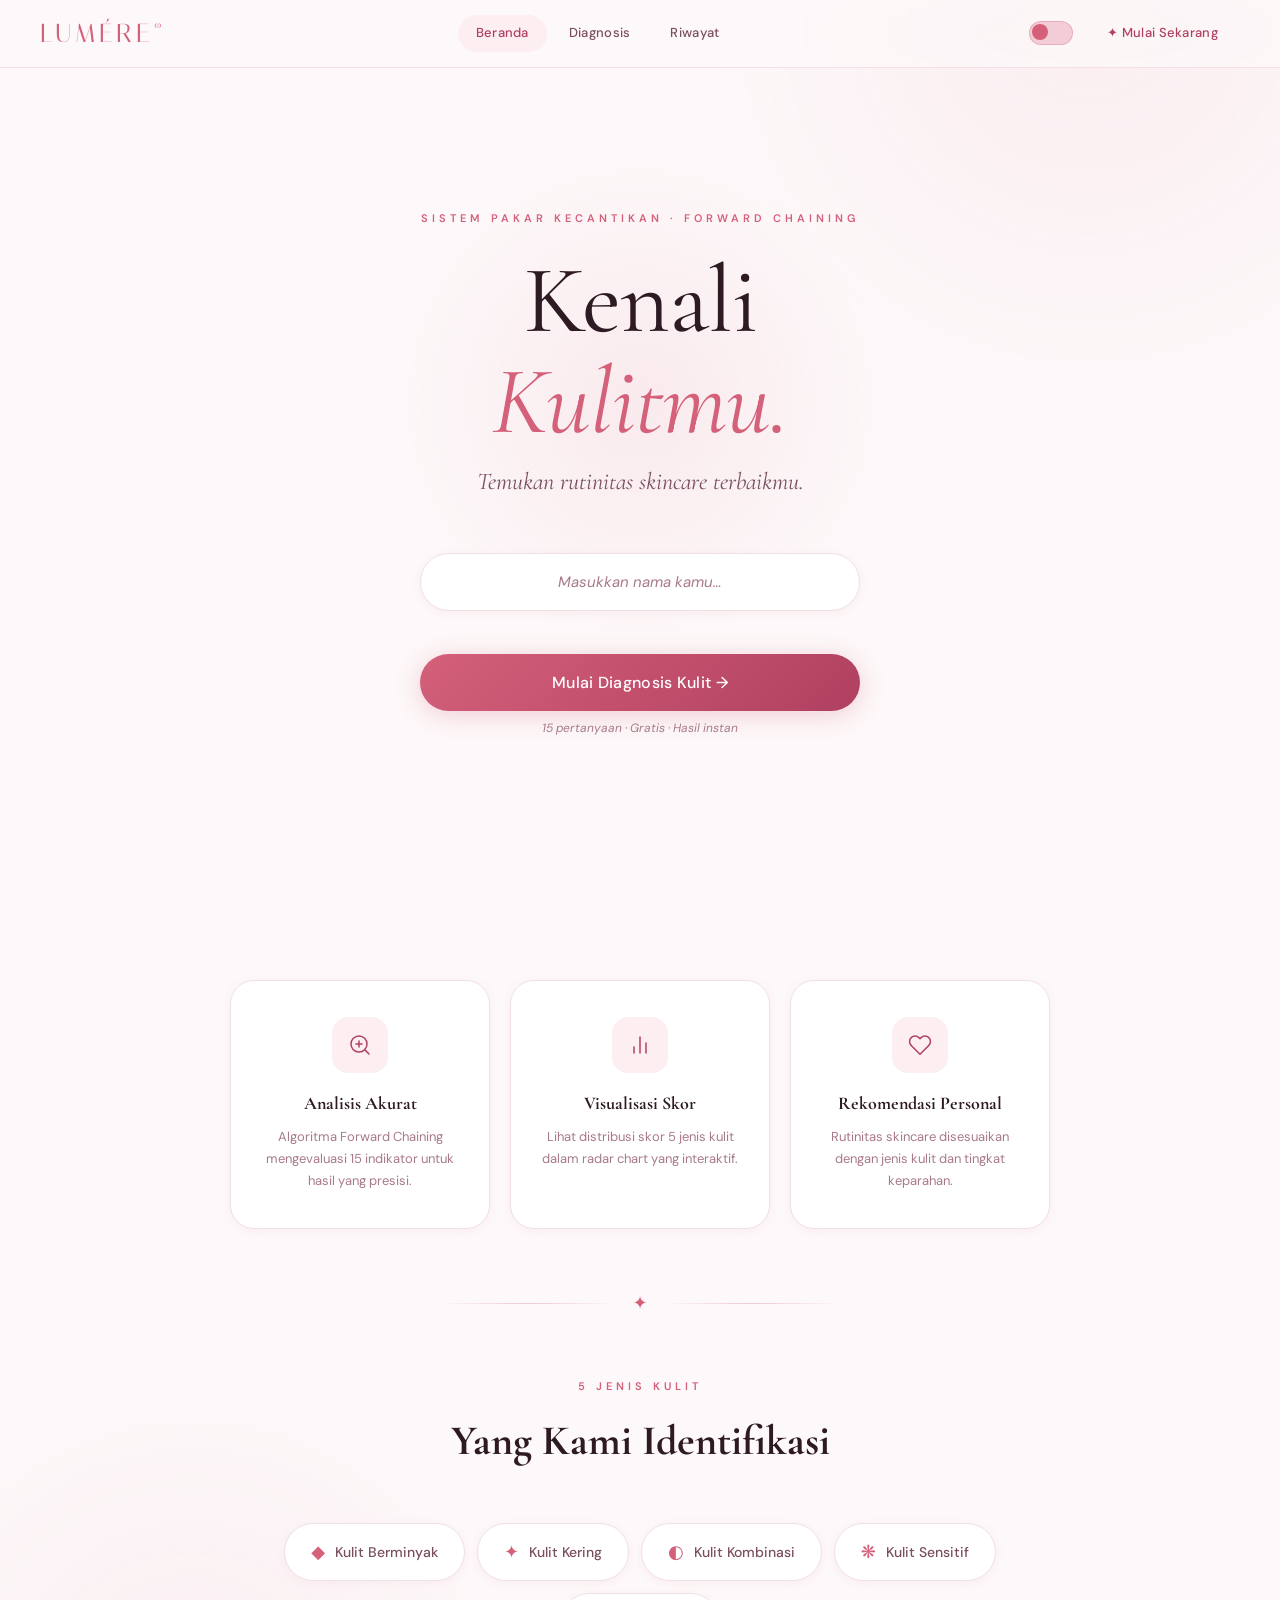
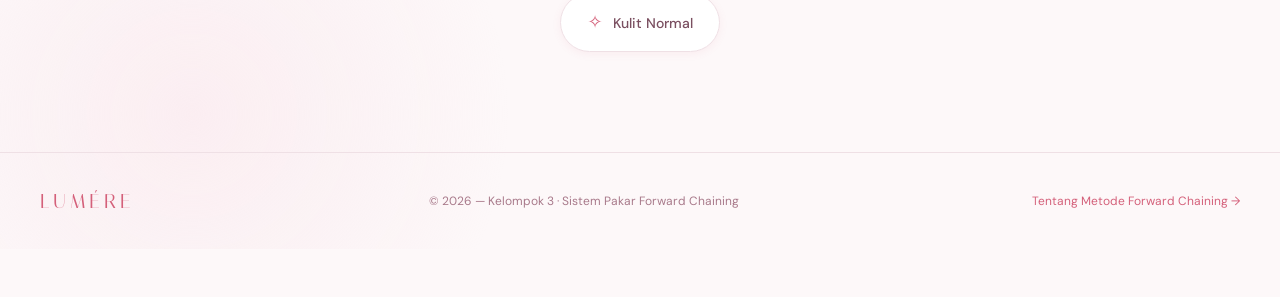
==== commit 1f2aa41f: "update" ====
--- a/index.html
+++ b/index.html
@@ -519,7 +519,7 @@
 <!-- Footer -->
 <footer>
   <div class="footer-logo">LUMÉRE</div>
-  <div class="footer-text">© 2025 — Kelompok 3 · Sistem Pakar Forward Chaining</div>
+  <div class="footer-text">© 2026 — Kelompok 3 · Sistem Pakar Forward Chaining</div>
   <button class="footer-link" onclick="document.getElementById('fcModal').classList.add('active')">
     Tentang Metode Forward Chaining →
   </button>
--- a/style.css
+++ b/style.css
@@ -373,11 +373,126 @@
 .italic { font-style: italic; }
 .anim-float { animation: float 4s ease-in-out infinite; }
 
+/* ─── Mobile Menu ───────────────────────────────── */
+.burger-btn {
+  display: none;
+  background: none;
+  border: none;
+  cursor: pointer;
+  padding: 8px;
+  color: var(--ink);
+  z-index: 300;
+  transition: color var(--transition-fast);
+}
+.burger-btn svg {
+  width: 24px;
+  height: 24px;
+  stroke: currentColor;
+}
+.burger-btn:hover { color: var(--rose); }
+
+.mobile-menu {
+  position: fixed;
+  top: 0;
+  left: 0;
+  width: 100%;
+  height: 100vh;
+  background: var(--cream);
+  z-index: 1000;
+  display: flex;
+  flex-direction: column;
+  opacity: 0;
+  pointer-events: none;
+  transition: opacity var(--transition-mid);
+}
+.mobile-menu.open {
+  opacity: 1;
+  pointer-events: auto;
+}
+.mobile-menu-header {
+  height: var(--nav-h);
+  display: flex;
+  align-items: center;
+  justify-content: space-between;
+  padding: 0 20px;
+  border-bottom: 1px solid var(--parchment);
+}
+.mobile-close-btn {
+  background: none;
+  border: none;
+  padding: 8px;
+  cursor: pointer;
+  color: var(--ink);
+  display: flex;
+  align-items: center;
+  justify-content: center;
+}
+.mobile-close-btn svg {
+  width: 26px;
+  height: 26px;
+  stroke: currentColor;
+}
+.mobile-menu-content {
+  display: flex;
+  flex-direction: column;
+  padding-top: 12px;
+}
+.mobile-link {
+  font-family: 'DM Sans', sans-serif;
+  font-size: 16px;
+  font-weight: 500;
+  color: var(--ink-soft);
+  text-decoration: none;
+  padding: 18px 24px;
+  display: block;
+  width: 100%;
+  text-align: left;
+  border: none;
+  background: none;
+  cursor: pointer;
+  transition: background var(--transition-fast), color var(--transition-fast);
+}
+.mobile-link.active {
+  background: var(--rose-pale);
+  color: var(--rose-deep);
+}
+.mobile-menu-label {
+  font-family: 'DM Sans', sans-serif;
+  font-size: 10px;
+  letter-spacing: 3px;
+  text-transform: uppercase;
+  color: var(--rose-light);
+  padding: 16px 24px 8px;
+  font-weight: 600;
+}
+.mobile-menu-divider {
+  height: 1px;
+  background: var(--parchment);
+  width: 100%;
+  margin-top: 16px;
+}
+.mobile-menu-footer {
+  padding: 24px;
+  display: flex;
+  align-items: center;
+  justify-content: space-between;
+}
+.mobile-menu-cta {
+  font-family: 'DM Sans', sans-serif;
+  font-size: 14px;
+  font-weight: 500;
+  color: var(--rose-deep);
+  text-decoration: none;
+  cursor: pointer;
+}
+
 /* ─── Responsive ─────────────────────────────────── */
 @media (max-width: 768px) {
   .nav { padding: 0 20px; }
   .nav-center { display: none; }
   .section { padding: 48px 0; }
+  .burger-btn { display: flex; align-items: center; justify-content: center; }
+  .btn-nav { display: none; } /* Hide the 'Mulai Sekarang' button on mobile nav to save space */
 }
 @media (max-width: 480px) {
   .nav-logo { font-size: 22px; }
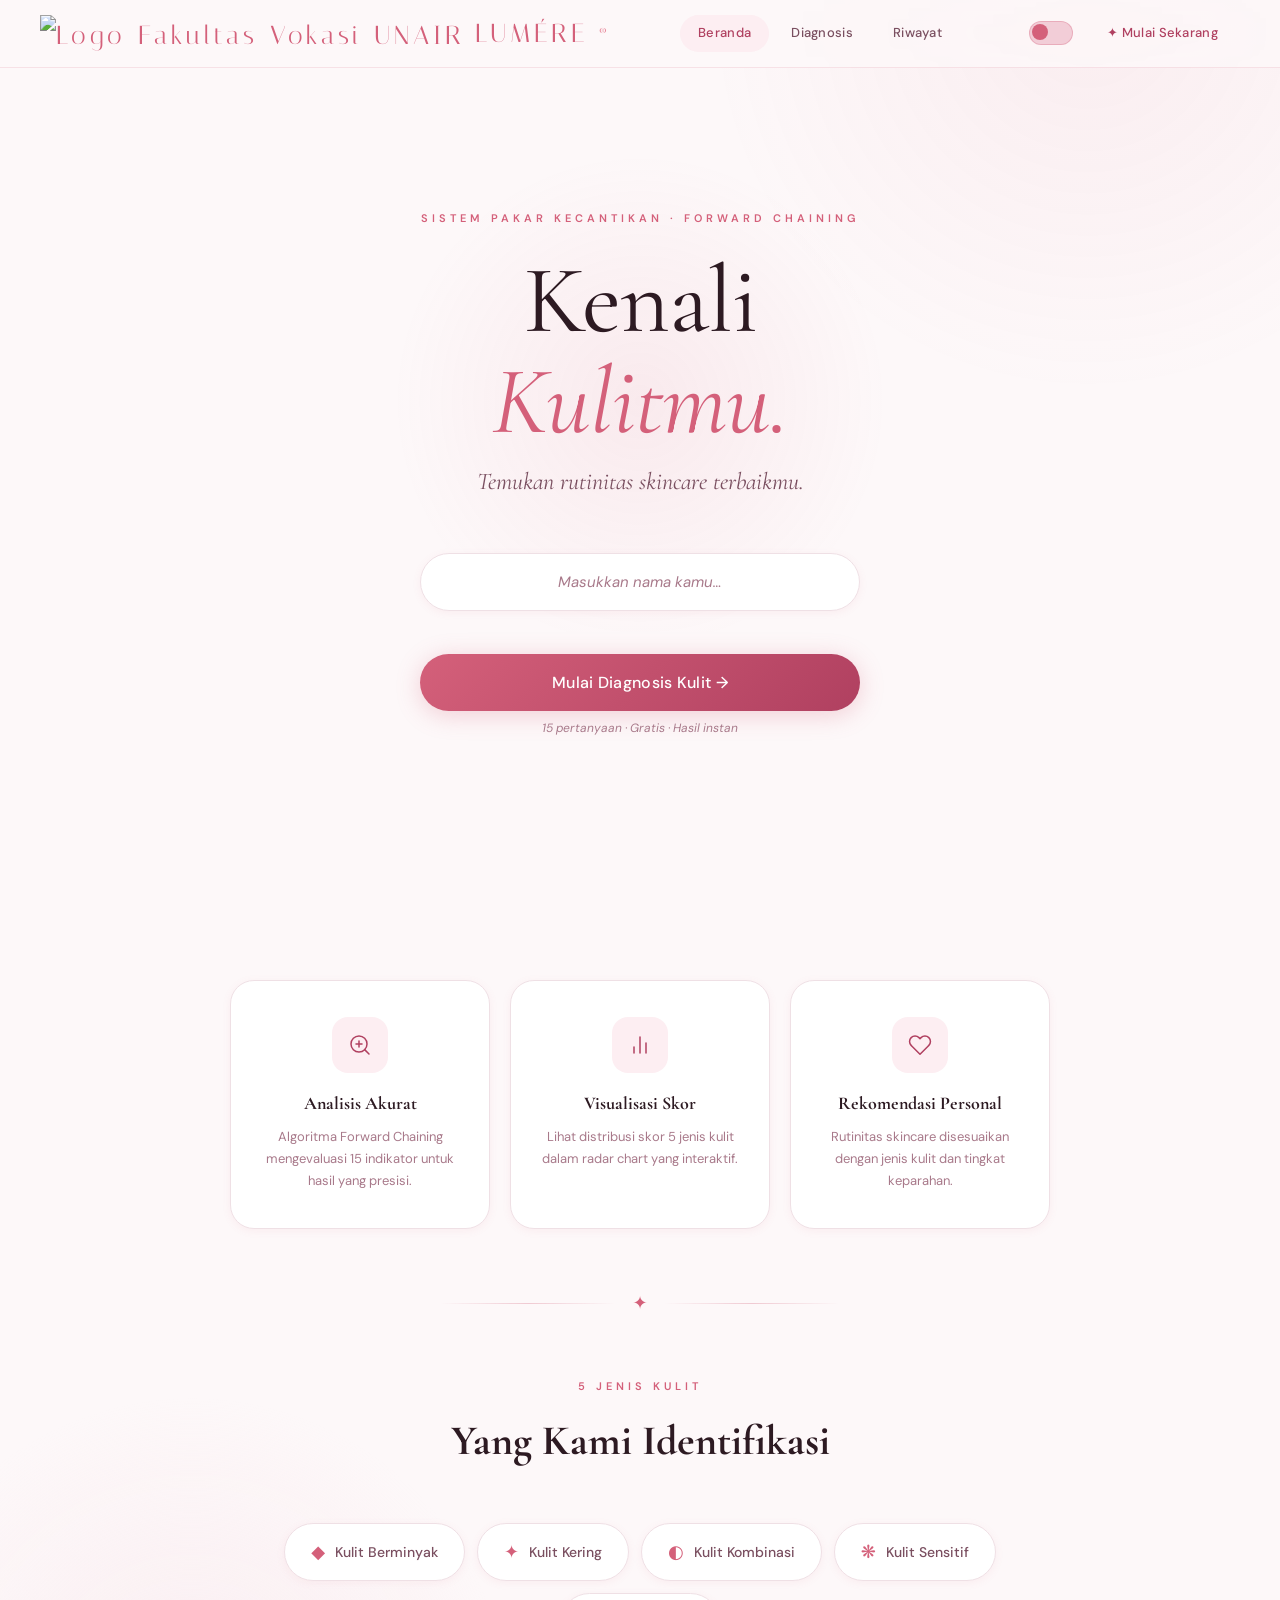
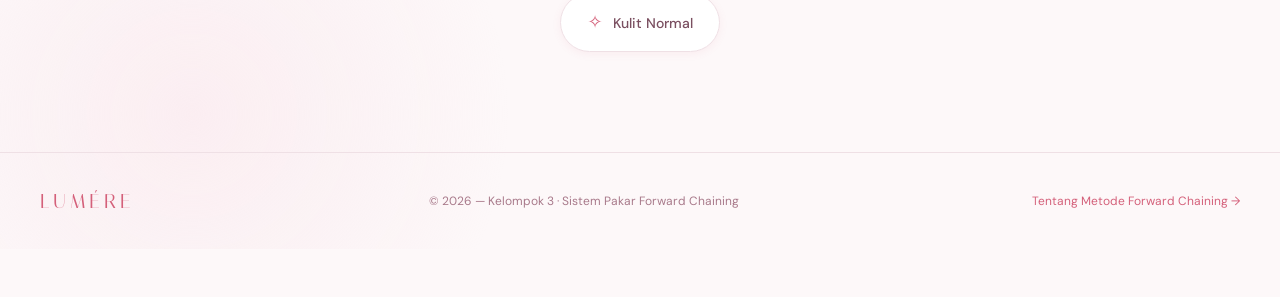
==== commit 1b2f62f4: "update logo vokasi" ====
--- a/index.html
+++ b/index.html
@@ -428,7 +428,7 @@
 
 <!-- Navigation -->
 <nav class="nav">
-  <a class="nav-logo" onclick="navigateTo('index.html')">LUMÉRE<span>®</span></a>
+  <a class="nav-logo" onclick="navigateTo('index.html')"><img src="https://vokasi.unair.ac.id/wp-content/uploads/2024/09/Logo-Branding-UNAIR-biruvoks.png" alt="Logo Fakultas Vokasi UNAIR" class="nav-unair-logo"/>LUMÉRE<span>®</span></a>
   <div class="nav-center">
     <span class="nav-link active">Beranda</span>
     <span class="nav-link" onclick="navigateTo('quiz.html')">Diagnosis</span>
@@ -438,7 +438,23 @@
     <button class="theme-toggle" id="themeToggle" aria-label="Toggle dark mode"></button>
     <a class="btn btn-nav" onclick="navigateTo('quiz.html')">✦ Mulai Sekarang</a>
   </div>
+  <button class="hamburger" id="hamburgerBtn" aria-label="Menu">
+    <span></span>
+    <span></span>
+    <span></span>
+  </button>
 </nav>
+
+<!-- Mobile Menu -->
+<div class="mobile-menu" id="mobileMenu">
+  <span class="nav-link active">Beranda</span>
+  <span class="nav-link" onclick="navigateTo('quiz.html')">Diagnosis</span>
+  <span class="nav-link" onclick="navigateTo('history.html')">Riwayat</span>
+  <div class="mobile-menu-actions">
+    <button class="theme-toggle" id="themeToggleMobile" aria-label="Toggle dark mode"></button>
+    <a class="btn btn-nav" onclick="navigateTo('quiz.html')">✦ Mulai Sekarang</a>
+  </div>
+</div>
 
 <!-- Hero -->
 <section class="hero">
--- a/style.css
+++ b/style.css
@@ -158,6 +158,12 @@
   letter-spacing: 4px;
   cursor: pointer;
   transition: opacity var(--transition-fast);
+  display: inline-flex; align-items: center; gap: 10px;
+}
+.nav-unair-logo {
+  height: 38px; width: auto;
+  object-fit: contain;
+  flex-shrink: 0;
 }
 .nav-logo:hover { opacity: 0.75; }
 .nav-logo span { color: var(--rose-light); font-size: 13px; vertical-align: super; }
@@ -373,126 +379,77 @@
 .italic { font-style: italic; }
 .anim-float { animation: float 4s ease-in-out infinite; }
 
+/* ─── Hamburger Button ──────────────────────────── */
+.hamburger {
+  display: none;
+  flex-direction: column;
+  justify-content: space-between;
+  width: 24px; height: 16px;
+  background: transparent; border: none; cursor: pointer;
+  padding: 0; z-index: 210;
+  position: relative;
+}
+.hamburger span {
+  display: block; width: 100%; height: 2px;
+  background: var(--ink); border-radius: 2px;
+  transition: transform var(--transition-fast), opacity var(--transition-fast);
+}
+.hamburger.active span:nth-child(1) { transform: translateY(7px) rotate(45deg); }
+.hamburger.active span:nth-child(2) { opacity: 0; }
+.hamburger.active span:nth-child(3) { transform: translateY(-7px) rotate(-45deg); }
+
 /* ─── Mobile Menu ───────────────────────────────── */
-.burger-btn {
+.mobile-menu {
   display: none;
-  background: none;
-  border: none;
-  cursor: pointer;
-  padding: 8px;
-  color: var(--ink);
-  z-index: 300;
-  transition: color var(--transition-fast);
-}
-.burger-btn svg {
-  width: 24px;
-  height: 24px;
-  stroke: currentColor;
-}
-.burger-btn:hover { color: var(--rose); }
-
-.mobile-menu {
-  position: fixed;
-  top: 0;
-  left: 0;
-  width: 100%;
-  height: 100vh;
-  background: var(--cream);
-  z-index: 1000;
-  display: flex;
+  position: fixed; top: var(--nav-h); left: 0; width: 100%;
+  background: var(--glass);
+  backdrop-filter: blur(20px) saturate(1.5);
+  -webkit-backdrop-filter: blur(20px) saturate(1.5);
+  border-bottom: 1px solid rgba(212,96,122,0.15);
   flex-direction: column;
+  padding: 16px 0 24px;
+  z-index: 190;
+  transform: translateY(-100%);
   opacity: 0;
+  transition: transform var(--transition-mid), opacity var(--transition-mid);
   pointer-events: none;
-  transition: opacity var(--transition-mid);
 }
 .mobile-menu.open {
-  opacity: 1;
+  transform: translateY(0); opacity: 1;
   pointer-events: auto;
 }
-.mobile-menu-header {
-  height: var(--nav-h);
-  display: flex;
-  align-items: center;
-  justify-content: space-between;
-  padding: 0 20px;
-  border-bottom: 1px solid var(--parchment);
-}
-.mobile-close-btn {
-  background: none;
-  border: none;
-  padding: 8px;
-  cursor: pointer;
-  color: var(--ink);
-  display: flex;
-  align-items: center;
-  justify-content: center;
-}
-.mobile-close-btn svg {
-  width: 26px;
-  height: 26px;
-  stroke: currentColor;
-}
-.mobile-menu-content {
-  display: flex;
-  flex-direction: column;
-  padding-top: 12px;
-}
-.mobile-link {
-  font-family: 'DM Sans', sans-serif;
-  font-size: 16px;
-  font-weight: 500;
+.mobile-menu .nav-link {
+  display: block;
+  padding: 12px 24px; border-radius: 0; width: 100%; text-align: left;
+  font-size: 15px; font-weight: 500;
   color: var(--ink-soft);
   text-decoration: none;
-  padding: 18px 24px;
-  display: block;
-  width: 100%;
-  text-align: left;
-  border: none;
-  background: none;
+  border: none; background: none; font-family: inherit;
   cursor: pointer;
-  transition: background var(--transition-fast), color var(--transition-fast);
-}
-.mobile-link.active {
-  background: var(--rose-pale);
-  color: var(--rose-deep);
-}
-.mobile-menu-label {
-  font-family: 'DM Sans', sans-serif;
-  font-size: 10px;
-  letter-spacing: 3px;
-  text-transform: uppercase;
-  color: var(--rose-light);
-  padding: 16px 24px 8px;
+}
+.mobile-menu .nav-link:hover {
+  background: var(--rose-pale); color: var(--rose-deep);
+}
+.mobile-menu .nav-link.active {
+  background: var(--rose-pale); color: var(--rose-deep);
   font-weight: 600;
 }
-.mobile-menu-divider {
-  height: 1px;
-  background: var(--parchment);
-  width: 100%;
-  margin-top: 16px;
-}
-.mobile-menu-footer {
-  padding: 24px;
-  display: flex;
-  align-items: center;
-  justify-content: space-between;
-}
-.mobile-menu-cta {
-  font-family: 'DM Sans', sans-serif;
-  font-size: 14px;
-  font-weight: 500;
-  color: var(--rose-deep);
-  text-decoration: none;
-  cursor: pointer;
+.mobile-menu .mobile-menu-actions {
+  display: flex; align-items: center; justify-content: space-between;
+  padding: 16px 24px 0;
+  border-top: 1px solid var(--parchment);
+  margin-top: 12px;
 }
 
 /* ─── Responsive ─────────────────────────────────── */
 @media (max-width: 768px) {
   .nav { padding: 0 20px; }
   .nav-center { display: none; }
+  .nav-right .btn-nav,
+  .nav-right .theme-toggle { display: none; }
+  .hamburger { display: flex; }
+  .mobile-menu { display: flex; }
   .section { padding: 48px 0; }
-  .burger-btn { display: flex; align-items: center; justify-content: center; }
-  .btn-nav { display: none; } /* Hide the 'Mulai Sekarang' button on mobile nav to save space */
 }
 @media (max-width: 480px) {
   .nav-logo { font-size: 22px; }
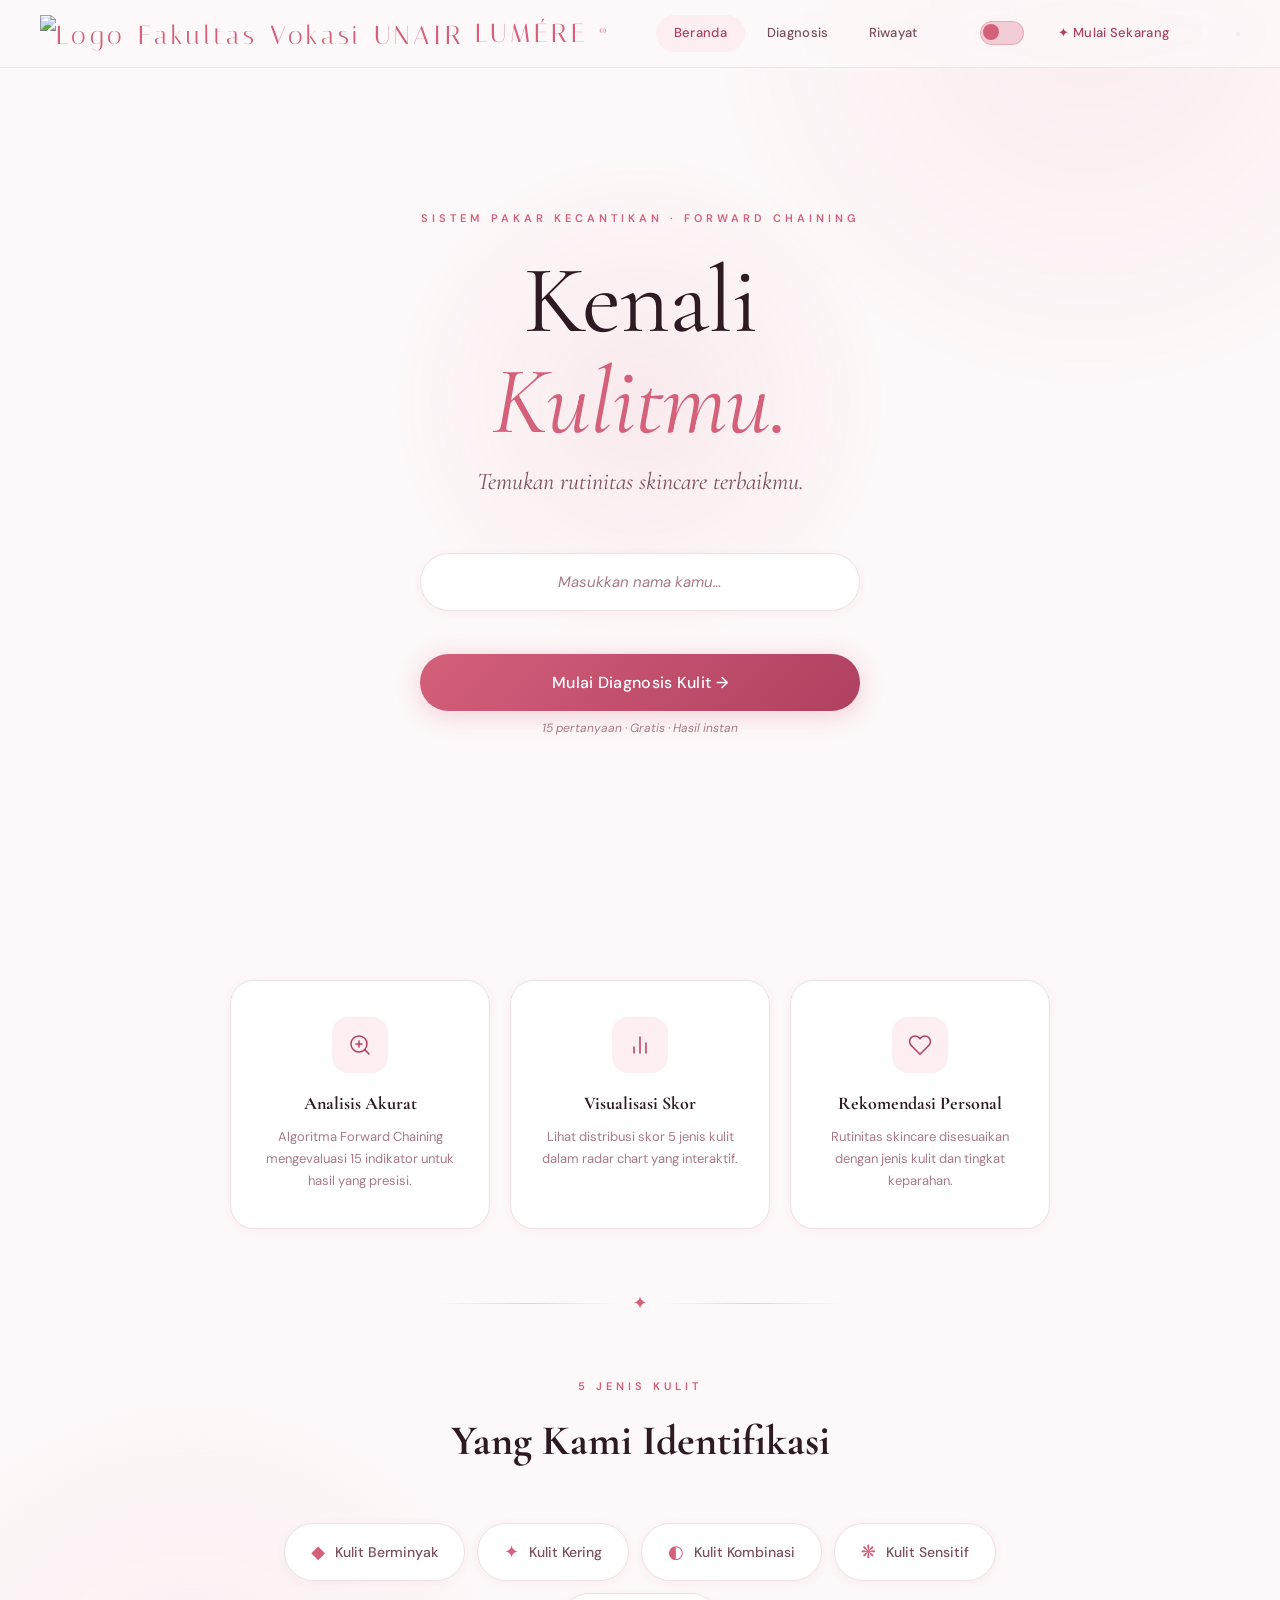
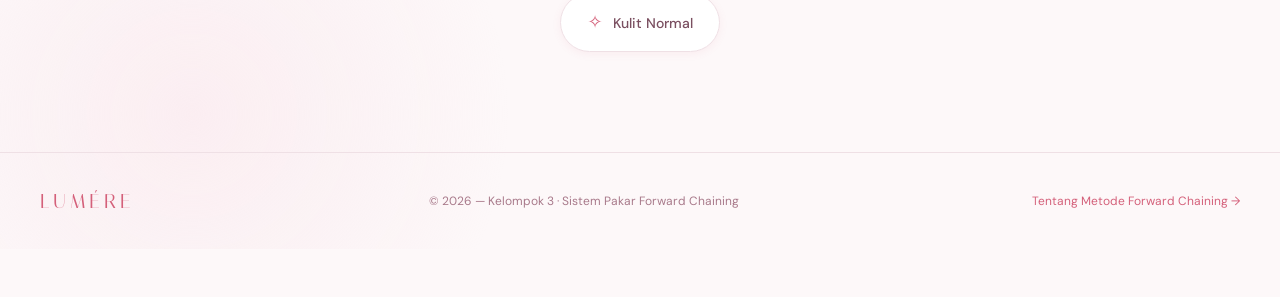
==== commit 50886379: "feat: tambah logo vokasi unair dan hapus penjelasan forward chaining di halaman hasil" ====
--- a/style.css
+++ b/style.css
@@ -379,77 +379,126 @@
 .italic { font-style: italic; }
 .anim-float { animation: float 4s ease-in-out infinite; }
 
-/* ─── Hamburger Button ──────────────────────────── */
-.hamburger {
+/* ─── Mobile Menu ───────────────────────────────── */
+.burger-btn {
   display: none;
+  background: none;
+  border: none;
+  cursor: pointer;
+  padding: 8px;
+  color: var(--ink);
+  z-index: 300;
+  transition: color var(--transition-fast);
+}
+.burger-btn svg {
+  width: 24px;
+  height: 24px;
+  stroke: currentColor;
+}
+.burger-btn:hover { color: var(--rose); }
+
+.mobile-menu {
+  position: fixed;
+  top: 0;
+  left: 0;
+  width: 100%;
+  height: 100vh;
+  background: var(--cream);
+  z-index: 1000;
+  display: flex;
   flex-direction: column;
+  opacity: 0;
+  pointer-events: none;
+  transition: opacity var(--transition-mid);
+}
+.mobile-menu.open {
+  opacity: 1;
+  pointer-events: auto;
+}
+.mobile-menu-header {
+  height: var(--nav-h);
+  display: flex;
+  align-items: center;
   justify-content: space-between;
-  width: 24px; height: 16px;
-  background: transparent; border: none; cursor: pointer;
-  padding: 0; z-index: 210;
-  position: relative;
-}
-.hamburger span {
-  display: block; width: 100%; height: 2px;
-  background: var(--ink); border-radius: 2px;
-  transition: transform var(--transition-fast), opacity var(--transition-fast);
-}
-.hamburger.active span:nth-child(1) { transform: translateY(7px) rotate(45deg); }
-.hamburger.active span:nth-child(2) { opacity: 0; }
-.hamburger.active span:nth-child(3) { transform: translateY(-7px) rotate(-45deg); }
-
-/* ─── Mobile Menu ───────────────────────────────── */
-.mobile-menu {
-  display: none;
-  position: fixed; top: var(--nav-h); left: 0; width: 100%;
-  background: var(--glass);
-  backdrop-filter: blur(20px) saturate(1.5);
-  -webkit-backdrop-filter: blur(20px) saturate(1.5);
-  border-bottom: 1px solid rgba(212,96,122,0.15);
+  padding: 0 20px;
+  border-bottom: 1px solid var(--parchment);
+}
+.mobile-close-btn {
+  background: none;
+  border: none;
+  padding: 8px;
+  cursor: pointer;
+  color: var(--ink);
+  display: flex;
+  align-items: center;
+  justify-content: center;
+}
+.mobile-close-btn svg {
+  width: 26px;
+  height: 26px;
+  stroke: currentColor;
+}
+.mobile-menu-content {
+  display: flex;
   flex-direction: column;
-  padding: 16px 0 24px;
-  z-index: 190;
-  transform: translateY(-100%);
-  opacity: 0;
-  transition: transform var(--transition-mid), opacity var(--transition-mid);
-  pointer-events: none;
-}
-.mobile-menu.open {
-  transform: translateY(0); opacity: 1;
-  pointer-events: auto;
-}
-.mobile-menu .nav-link {
-  display: block;
-  padding: 12px 24px; border-radius: 0; width: 100%; text-align: left;
-  font-size: 15px; font-weight: 500;
+  padding-top: 12px;
+}
+.mobile-link {
+  font-family: 'DM Sans', sans-serif;
+  font-size: 16px;
+  font-weight: 500;
   color: var(--ink-soft);
   text-decoration: none;
-  border: none; background: none; font-family: inherit;
-  cursor: pointer;
-}
-.mobile-menu .nav-link:hover {
-  background: var(--rose-pale); color: var(--rose-deep);
-}
-.mobile-menu .nav-link.active {
-  background: var(--rose-pale); color: var(--rose-deep);
+  padding: 18px 24px;
+  display: block;
+  width: 100%;
+  text-align: left;
+  border: none;
+  background: none;
+  cursor: pointer;
+  transition: background var(--transition-fast), color var(--transition-fast);
+}
+.mobile-link.active {
+  background: var(--rose-pale);
+  color: var(--rose-deep);
+}
+.mobile-menu-label {
+  font-family: 'DM Sans', sans-serif;
+  font-size: 10px;
+  letter-spacing: 3px;
+  text-transform: uppercase;
+  color: var(--rose-light);
+  padding: 16px 24px 8px;
   font-weight: 600;
 }
-.mobile-menu .mobile-menu-actions {
-  display: flex; align-items: center; justify-content: space-between;
-  padding: 16px 24px 0;
-  border-top: 1px solid var(--parchment);
-  margin-top: 12px;
+.mobile-menu-divider {
+  height: 1px;
+  background: var(--parchment);
+  width: 100%;
+  margin-top: 16px;
+}
+.mobile-menu-footer {
+  padding: 24px;
+  display: flex;
+  align-items: center;
+  justify-content: space-between;
+}
+.mobile-menu-cta {
+  font-family: 'DM Sans', sans-serif;
+  font-size: 14px;
+  font-weight: 500;
+  color: var(--rose-deep);
+  text-decoration: none;
+  cursor: pointer;
 }
 
 /* ─── Responsive ─────────────────────────────────── */
 @media (max-width: 768px) {
   .nav { padding: 0 20px; }
   .nav-center { display: none; }
-  .nav-right .btn-nav,
-  .nav-right .theme-toggle { display: none; }
-  .hamburger { display: flex; }
-  .mobile-menu { display: flex; }
   .section { padding: 48px 0; }
+  .burger-btn { display: flex; align-items: center; justify-content: center; }
+  .btn-nav { display: none; } /* Hide the 'Mulai Sekarang' button on mobile nav to save space */
 }
 @media (max-width: 480px) {
   .nav-logo { font-size: 22px; }
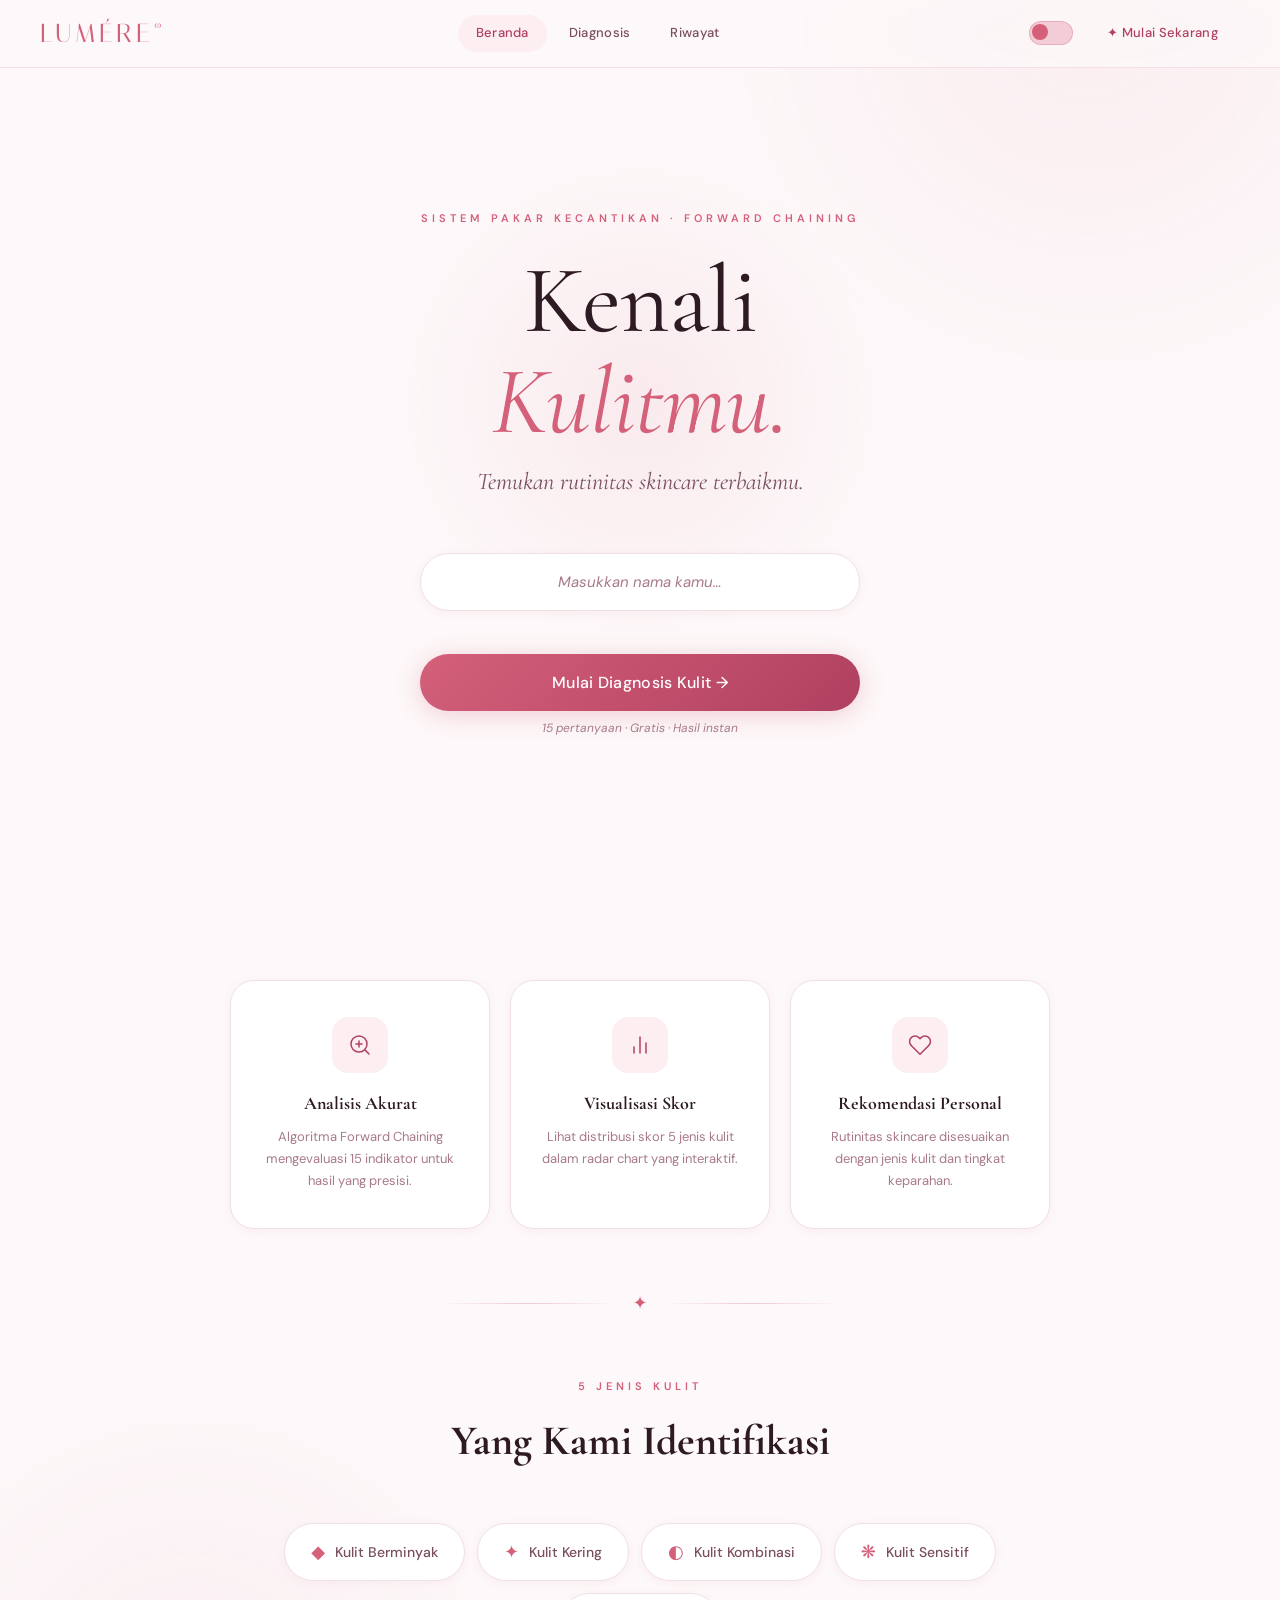
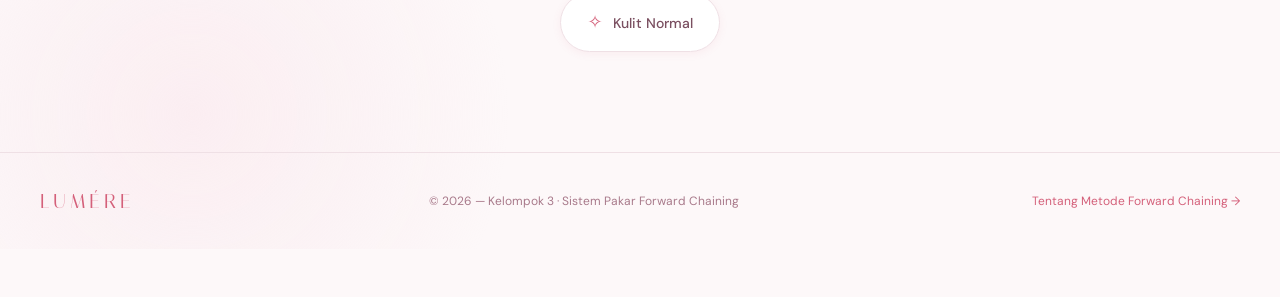
==== commit 96296c3d: "update akhir blm logo" ====
--- a/index.html
+++ b/index.html
@@ -428,7 +428,7 @@
 
 <!-- Navigation -->
 <nav class="nav">
-  <a class="nav-logo" onclick="navigateTo('index.html')"><img src="https://vokasi.unair.ac.id/wp-content/uploads/2024/09/Logo-Branding-UNAIR-biruvoks.png" alt="Logo Fakultas Vokasi UNAIR" class="nav-unair-logo"/>LUMÉRE<span>®</span></a>
+  <a class="nav-logo" onclick="navigateTo('index.html')">LUMÉRE<span>®</span></a>
   <div class="nav-center">
     <span class="nav-link active">Beranda</span>
     <span class="nav-link" onclick="navigateTo('quiz.html')">Diagnosis</span>
@@ -438,23 +438,7 @@
     <button class="theme-toggle" id="themeToggle" aria-label="Toggle dark mode"></button>
     <a class="btn btn-nav" onclick="navigateTo('quiz.html')">✦ Mulai Sekarang</a>
   </div>
-  <button class="hamburger" id="hamburgerBtn" aria-label="Menu">
-    <span></span>
-    <span></span>
-    <span></span>
-  </button>
 </nav>
-
-<!-- Mobile Menu -->
-<div class="mobile-menu" id="mobileMenu">
-  <span class="nav-link active">Beranda</span>
-  <span class="nav-link" onclick="navigateTo('quiz.html')">Diagnosis</span>
-  <span class="nav-link" onclick="navigateTo('history.html')">Riwayat</span>
-  <div class="mobile-menu-actions">
-    <button class="theme-toggle" id="themeToggleMobile" aria-label="Toggle dark mode"></button>
-    <a class="btn btn-nav" onclick="navigateTo('quiz.html')">✦ Mulai Sekarang</a>
-  </div>
-</div>
 
 <!-- Hero -->
 <section class="hero">
--- a/style.css
+++ b/style.css
@@ -158,12 +158,6 @@
   letter-spacing: 4px;
   cursor: pointer;
   transition: opacity var(--transition-fast);
-  display: inline-flex; align-items: center; gap: 10px;
-}
-.nav-unair-logo {
-  height: 38px; width: auto;
-  object-fit: contain;
-  flex-shrink: 0;
 }
 .nav-logo:hover { opacity: 0.75; }
 .nav-logo span { color: var(--rose-light); font-size: 13px; vertical-align: super; }
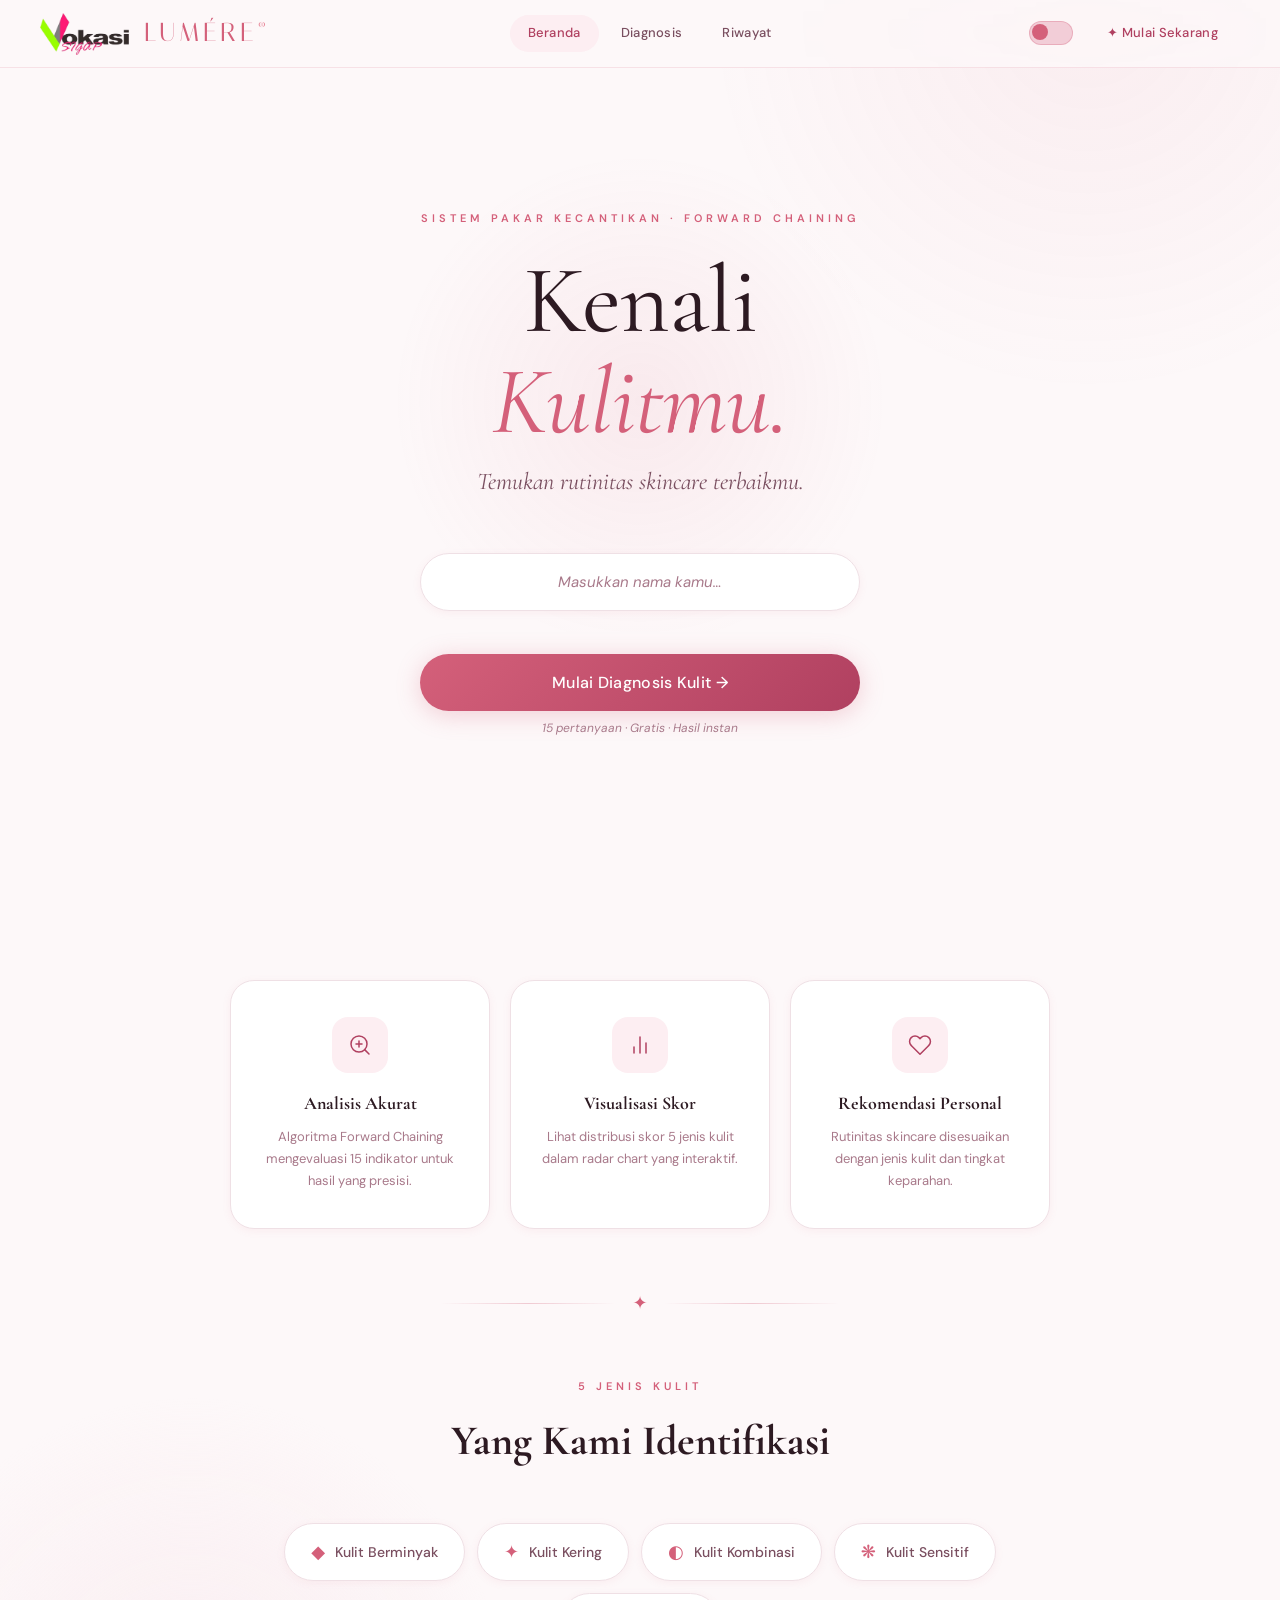
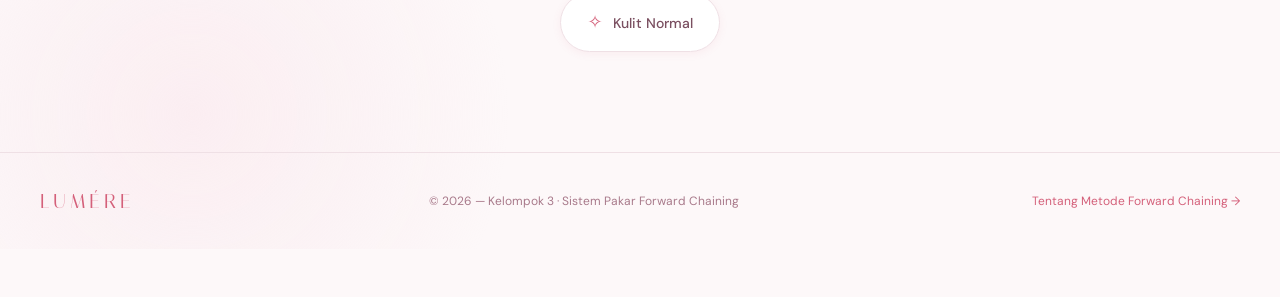
==== commit cd589497: "update logo vokasi" ====
--- a/index.html
+++ b/index.html
@@ -428,7 +428,9 @@
 
 <!-- Navigation -->
 <nav class="nav">
-  <a class="nav-logo" onclick="navigateTo('index.html')">LUMÉRE<span>®</span></a>
+  <a class="nav-logo" onclick="navigateTo('index.html')">
+    <img src="logo_vokasi-removebg-preview.png" alt="Logo Vokasi SIGAP" class="logo-vokasi"/>LUMÉRE<span>®</span>
+  </a>
   <div class="nav-center">
     <span class="nav-link active">Beranda</span>
     <span class="nav-link" onclick="navigateTo('quiz.html')">Diagnosis</span>
--- a/style.css
+++ b/style.css
@@ -161,6 +161,22 @@
 }
 .nav-logo:hover { opacity: 0.75; }
 .nav-logo span { color: var(--rose-light); font-size: 13px; vertical-align: super; }
+
+.logo-vokasi {
+  height: 42px;
+  width: auto;
+  margin-right: 15px;
+  vertical-align: middle;
+  object-fit: contain;
+  background: transparent;
+}
+
+@media (max-width: 480px) {
+  .logo-vokasi {
+    height: 32px;
+    margin-right: 10px;
+  }
+}
 
 .nav-center { display: flex; gap: 4px; }
 .nav-link {
